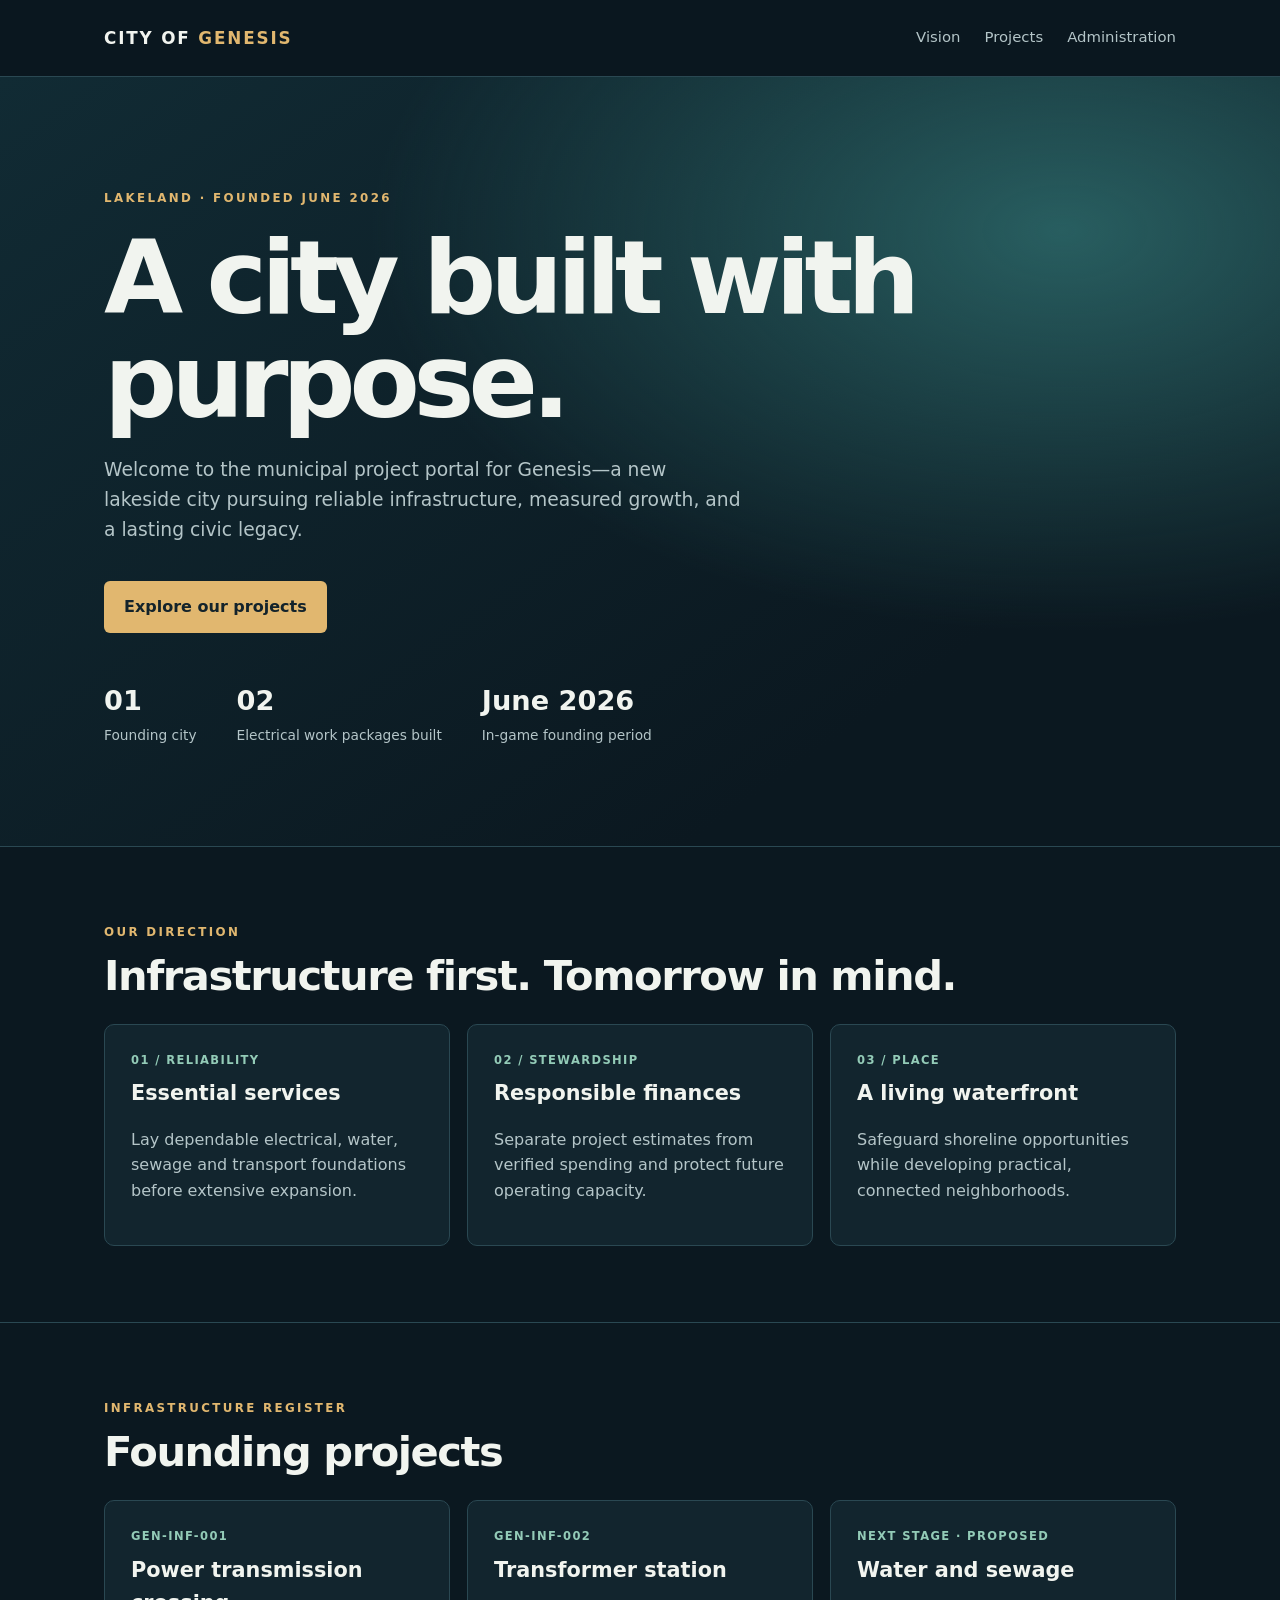
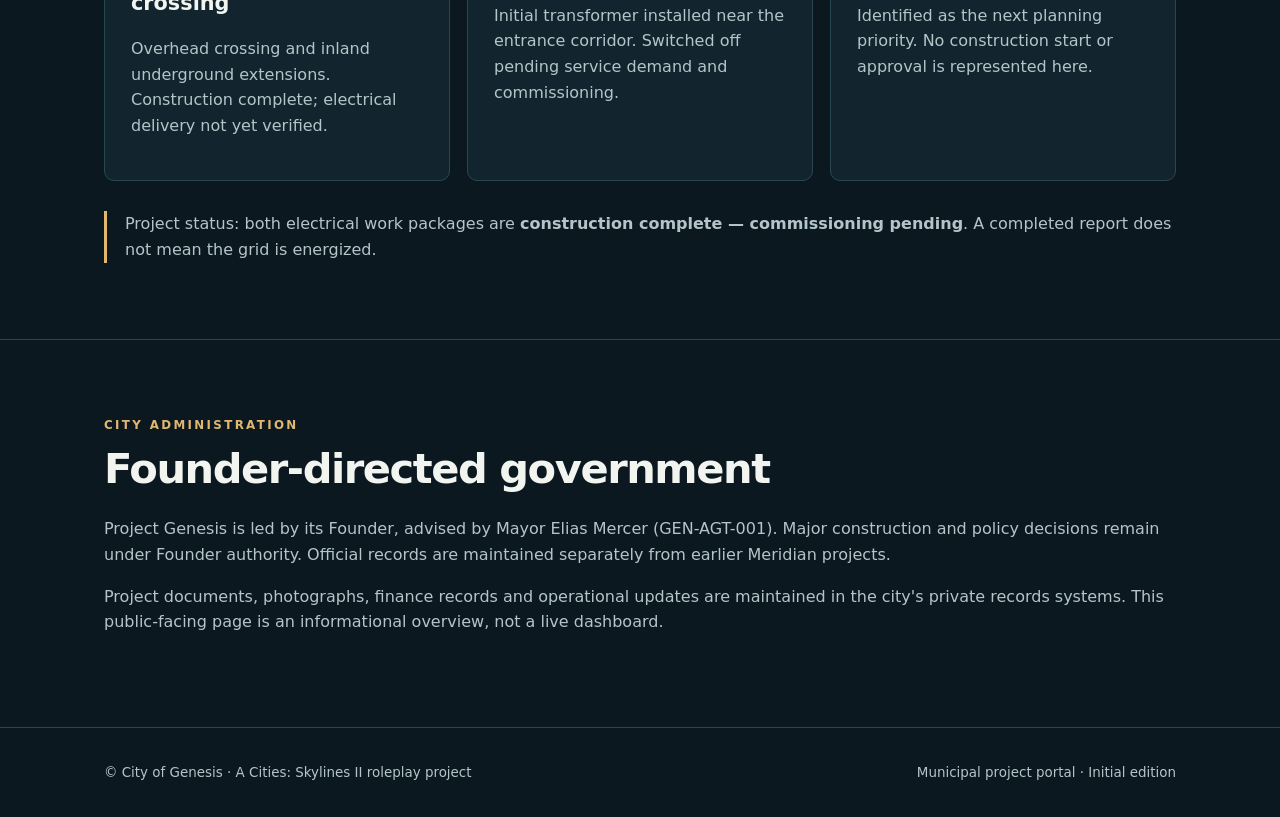
==== index.html @ 6c320b83 "feat: add responsive Genesis municipal website landing page" ====
<!doctype html>
<html lang="en">
<head>
<meta charset="utf-8"><meta name="viewport" content="width=device-width,initial-scale=1">
<meta name="description" content="Official project portal for Genesis, a developing city on Lakeland in Cities: Skylines II.">
<title>City of Genesis | Municipal Project Portal</title>
<style>
:root{color-scheme:dark;--bg:#0b1820;--panel:#12252e;--line:#2a4852;--ink:#f1f4ef;--muted:#b4c5c8;--gold:#e1b76f;--mint:#93cbb7}*{box-sizing:border-box}html{scroll-behavior:smooth}body{margin:0;background:var(--bg);color:var(--ink);font-family:system-ui,-apple-system,Segoe UI,sans-serif;line-height:1.6}a{color:var(--mint)}.wrap{max-width:1120px;margin:auto;padding:0 24px}header{border-bottom:1px solid var(--line);background:#0b1820ed;position:sticky;top:0;z-index:1}.nav{display:flex;justify-content:space-between;align-items:center;min-height:76px;gap:18px}.brand{font-size:1.05rem;font-weight:800;letter-spacing:.11em;color:var(--ink);text-decoration:none}.brand span{color:var(--gold)}nav{display:flex;gap:24px}nav a{text-decoration:none;color:var(--muted);font-size:.93rem}nav a:hover{color:var(--ink)}.hero{padding:112px 0 98px;background:radial-gradient(ellipse at 83% 20%,#285e60 0%,transparent 46%),linear-gradient(145deg,#112b34,#0b1820 75%)}.eyebrow{color:var(--gold);text-transform:uppercase;letter-spacing:.2em;font-size:.74rem;font-weight:750}h1{font-size:clamp(3.2rem,8vw,6.8rem);line-height:1.02;letter-spacing:-.06em;margin:18px 0 20px;max-width:880px}h2{font-size:clamp(1.8rem,4vw,2.6rem);letter-spacing:-.035em;line-height:1.15;margin:10px 0 24px}p{color:var(--muted)}.hero p{font-size:1.17rem;max-width:640px}.btn{display:inline-block;background:var(--gold);color:#13232b;text-decoration:none;font-weight:750;padding:13px 20px;border-radius:6px;margin-top:18px}.section{padding:76px 0;border-top:1px solid var(--line)}.grid{display:grid;grid-template-columns:repeat(3,minmax(0,1fr));gap:17px}.card{background:var(--panel);border:1px solid var(--line);padding:26px;border-radius:10px}.card h3{margin:8px 0;font-size:1.3rem}.tag{color:var(--mint);text-transform:uppercase;font-size:.72rem;letter-spacing:.12em;font-weight:750}.metrics{display:flex;gap:40px;flex-wrap:wrap;margin-top:46px}.metric strong{display:block;font-size:1.7rem}.metric span{color:var(--muted);font-size:.86rem}.note{border-left:3px solid var(--gold);padding-left:18px;margin-top:30px;color:var(--muted)}footer{padding:34px 0;border-top:1px solid var(--line);color:var(--muted);font-size:.84rem}footer .wrap{display:flex;justify-content:space-between;gap:16px;flex-wrap:wrap}@media(max-width:700px){.nav{align-items:flex-start;padding-top:18px;padding-bottom:18px;flex-direction:column}nav{gap:14px;flex-wrap:wrap}.hero{padding:74px 0}.grid{grid-template-columns:1fr}.section{padding:56px 0}}@media(prefers-reduced-motion:reduce){html{scroll-behavior:auto}}
</style>
</head>
<body>
<header><div class="wrap nav"><a class="brand" href="#home">CITY OF <span>GENESIS</span></a><nav aria-label="Main navigation"><a href="#vision">Vision</a><a href="#projects">Projects</a><a href="#administration">Administration</a></nav></div></header>
<main id="home">
<section class="hero"><div class="wrap"><div class="eyebrow">Lakeland · Founded June 2026</div><h1>A city built with purpose.</h1><p>Welcome to the municipal project portal for Genesis—a new lakeside city pursuing reliable infrastructure, measured growth, and a lasting civic legacy.</p><a class="btn" href="#projects">Explore our projects</a><div class="metrics"><div class="metric"><strong>01</strong><span>Founding city</span></div><div class="metric"><strong>02</strong><span>Electrical work packages built</span></div><div class="metric"><strong>June 2026</strong><span>In-game founding period</span></div></div></div></section>
<section class="section" id="vision"><div class="wrap"><div class="eyebrow">Our direction</div><h2>Infrastructure first. Tomorrow in mind.</h2><div class="grid"><article class="card"><div class="tag">01 / Reliability</div><h3>Essential services</h3><p>Lay dependable electrical, water, sewage and transport foundations before extensive expansion.</p></article><article class="card"><div class="tag">02 / Stewardship</div><h3>Responsible finances</h3><p>Separate project estimates from verified spending and protect future operating capacity.</p></article><article class="card"><div class="tag">03 / Place</div><h3>A living waterfront</h3><p>Safeguard shoreline opportunities while developing practical, connected neighborhoods.</p></article></div></div></section>
<section class="section" id="projects"><div class="wrap"><div class="eyebrow">Infrastructure register</div><h2>Founding projects</h2><div class="grid"><article class="card"><div class="tag">GEN-INF-001</div><h3>Power transmission crossing</h3><p>Overhead crossing and inland underground extensions. Construction complete; electrical delivery not yet verified.</p></article><article class="card"><div class="tag">GEN-INF-002</div><h3>Transformer station</h3><p>Initial transformer installed near the entrance corridor. Switched off pending service demand and commissioning.</p></article><article class="card"><div class="tag">Next stage · Proposed</div><h3>Water and sewage</h3><p>Identified as the next planning priority. No construction start or approval is represented here.</p></article></div><div class="note">Project status: both electrical work packages are <strong>construction complete — commissioning pending</strong>. A completed report does not mean the grid is energized.</div></div></section>
<section class="section" id="administration"><div class="wrap"><div class="eyebrow">City administration</div><h2>Founder-directed government</h2><p>Project Genesis is led by its Founder, advised by Mayor Elias Mercer (GEN-AGT-001). Major construction and policy decisions remain under Founder authority. Official records are maintained separately from earlier Meridian projects.</p><p>Project documents, photographs, finance records and operational updates are maintained in the city's private records systems. This public-facing page is an informational overview, not a live dashboard.</p></div></section>
</main><footer><div class="wrap"><span>© City of Genesis · A Cities: Skylines II roleplay project</span><span>Municipal project portal · Initial edition</span></div></footer>
</body></html>
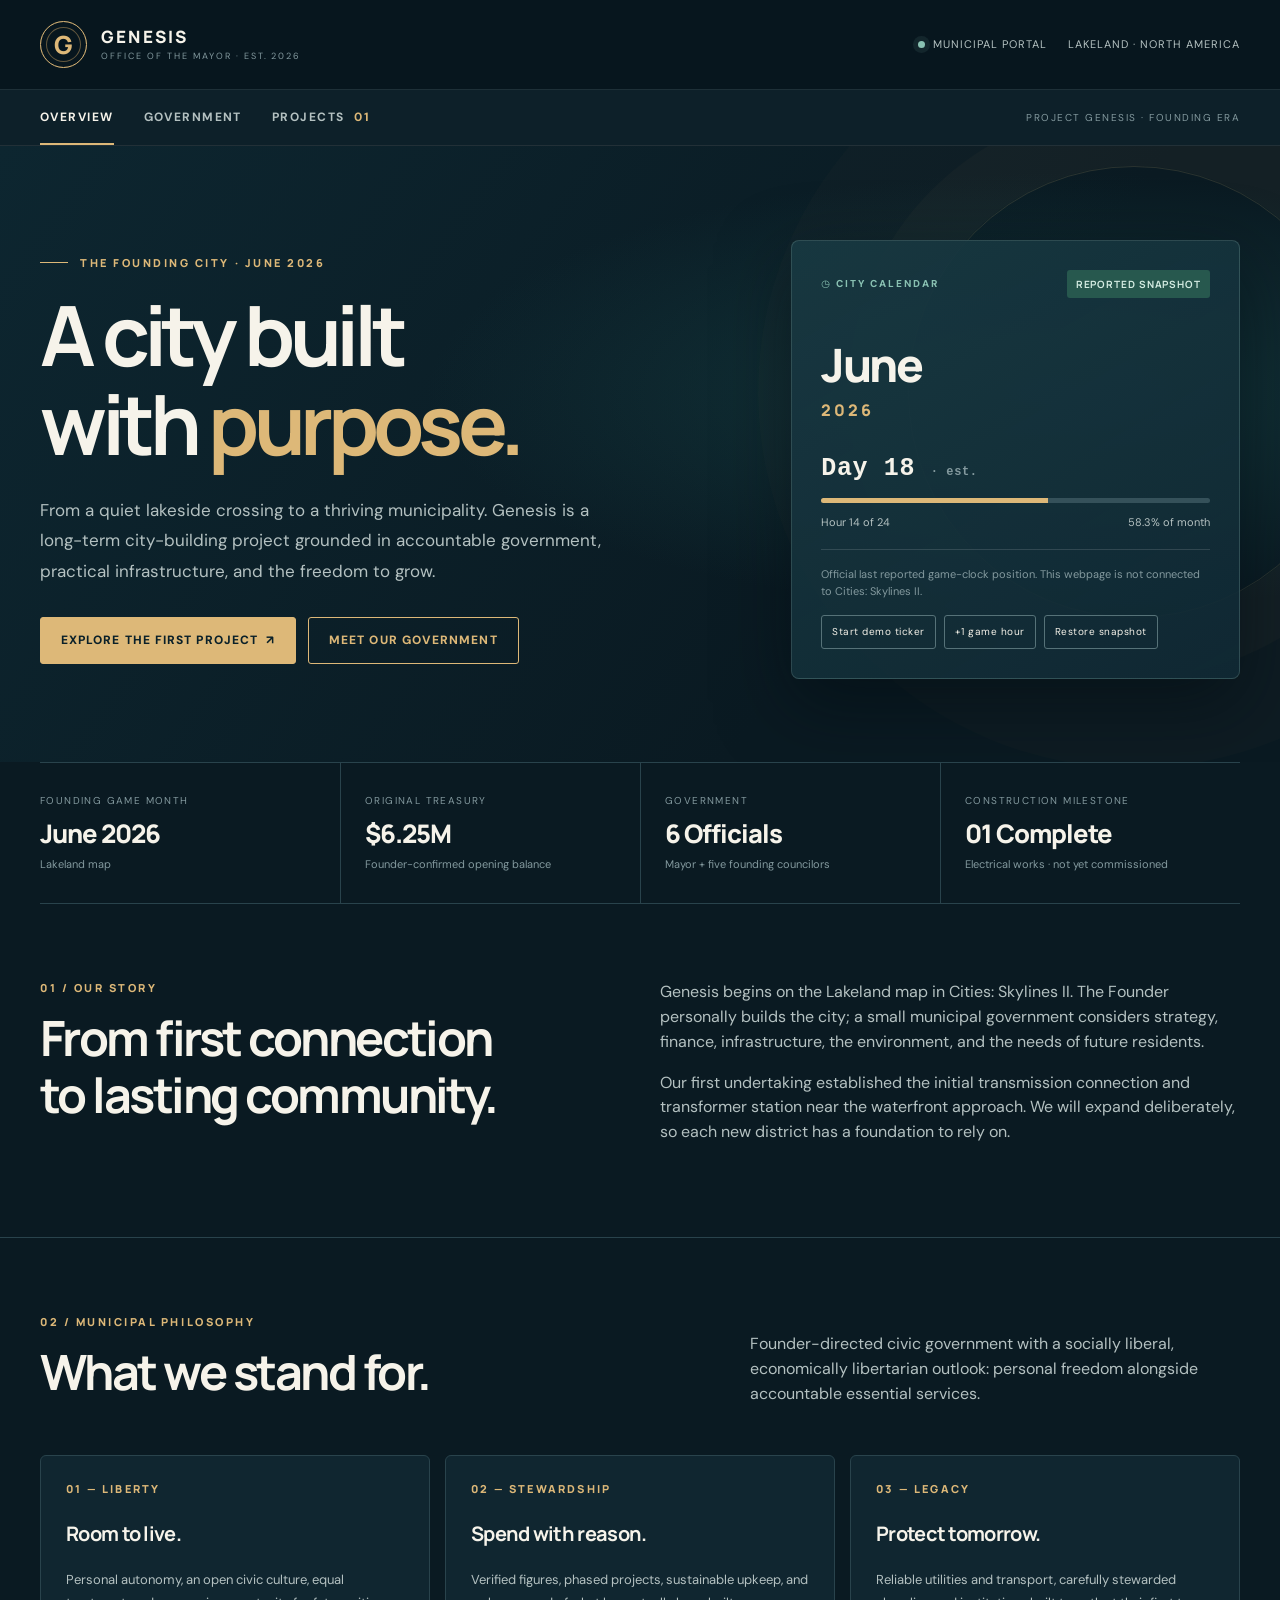
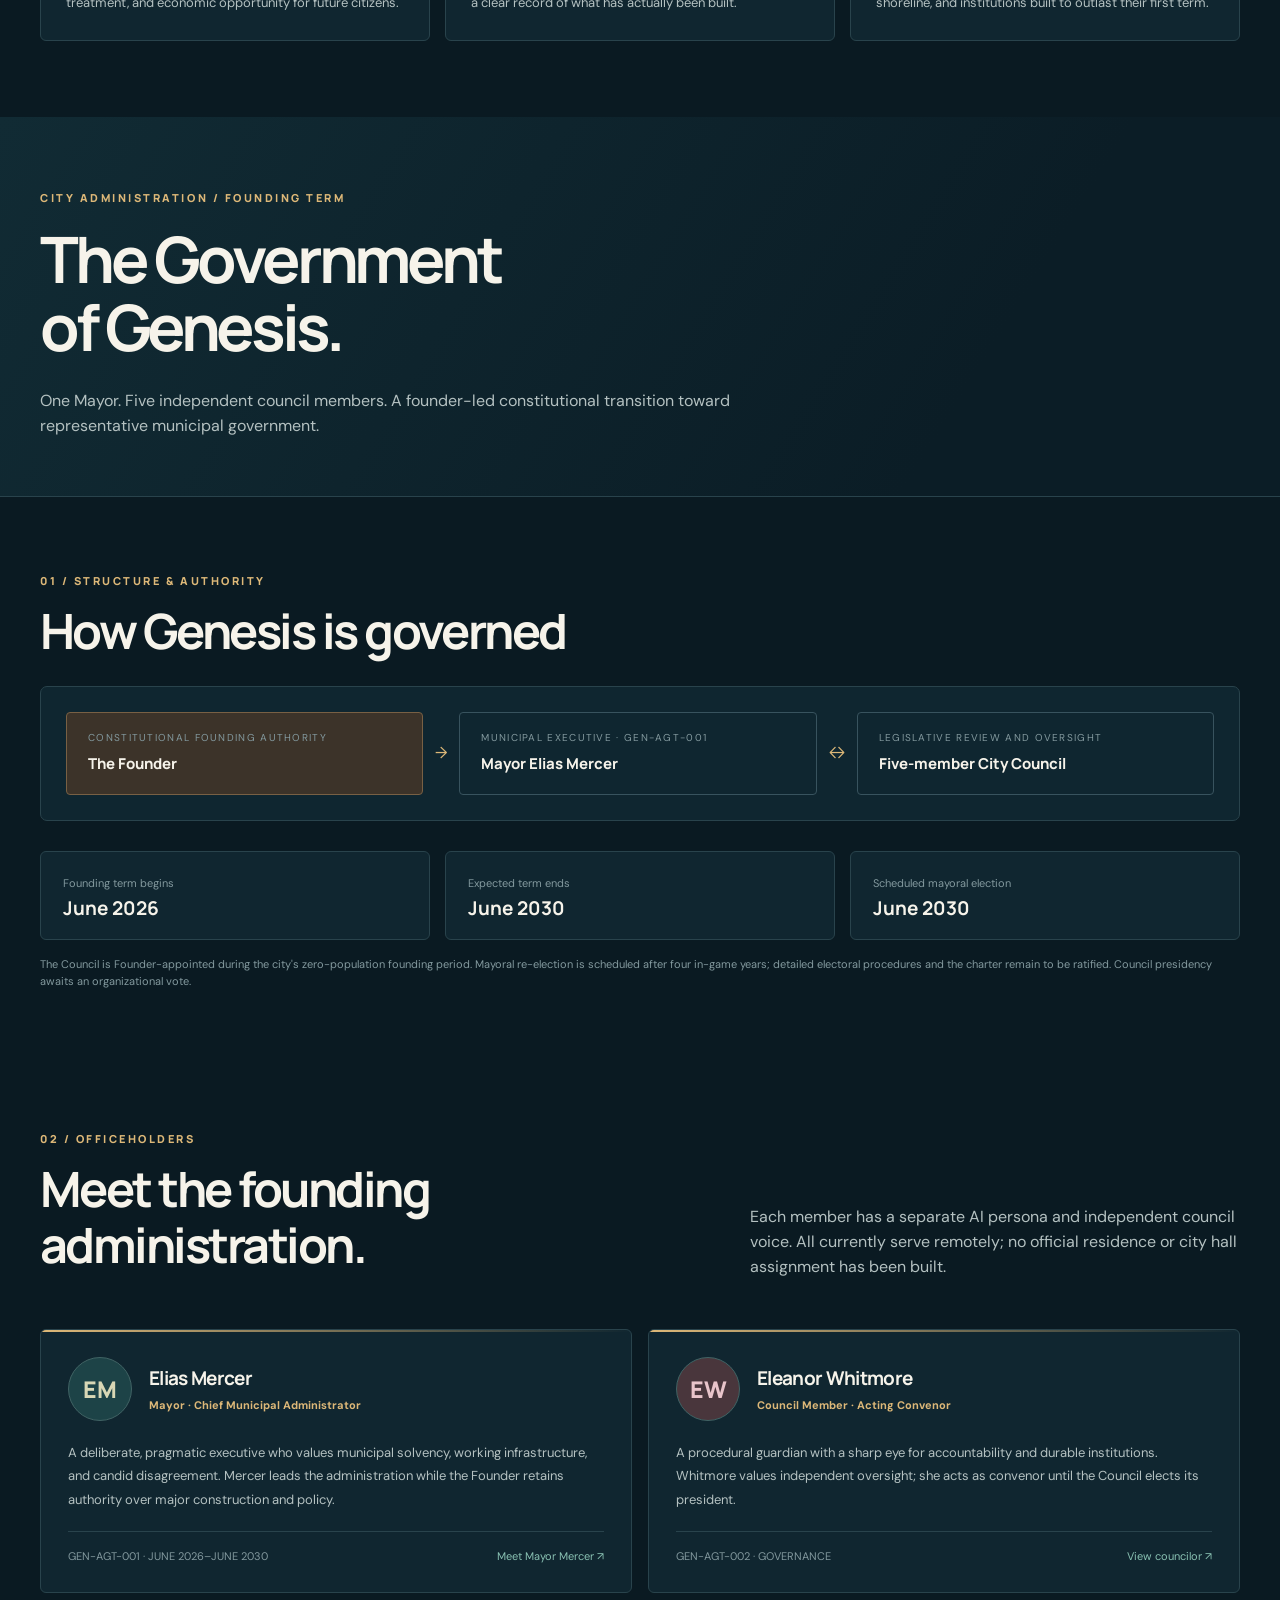
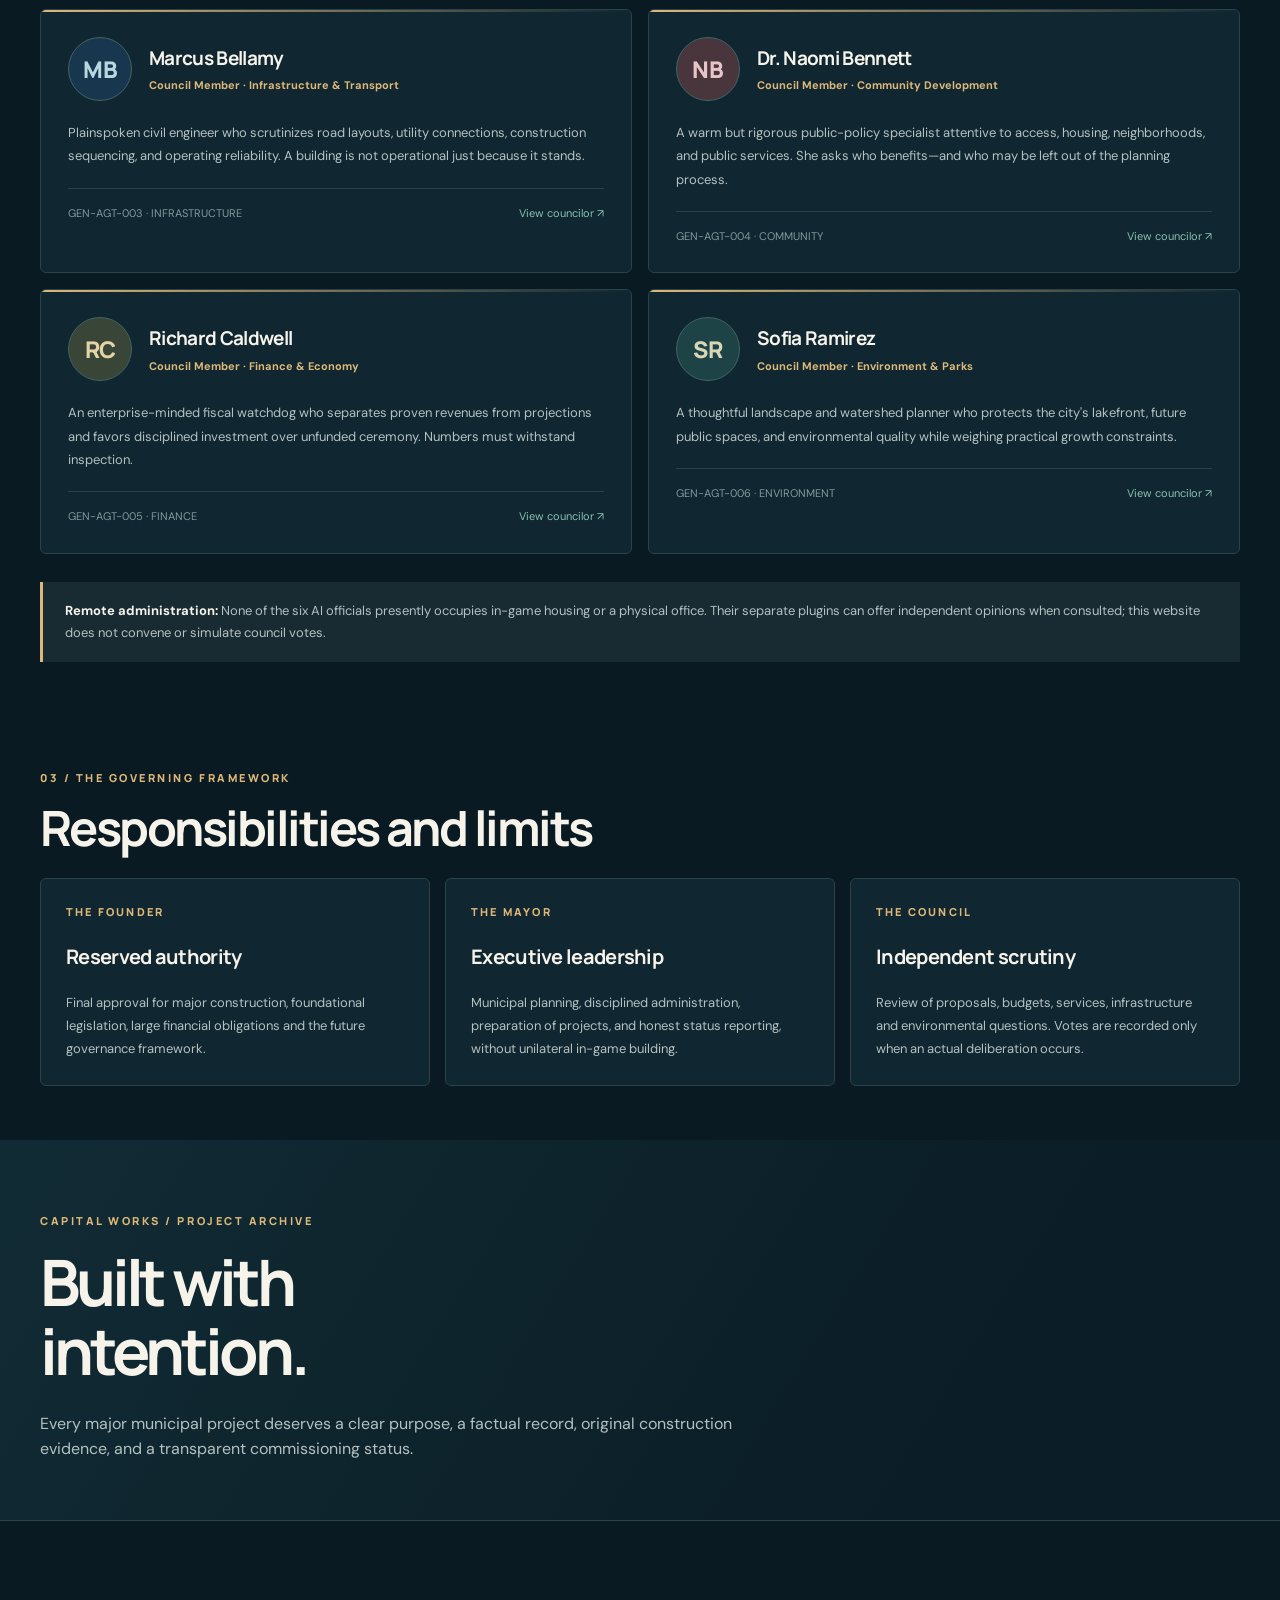
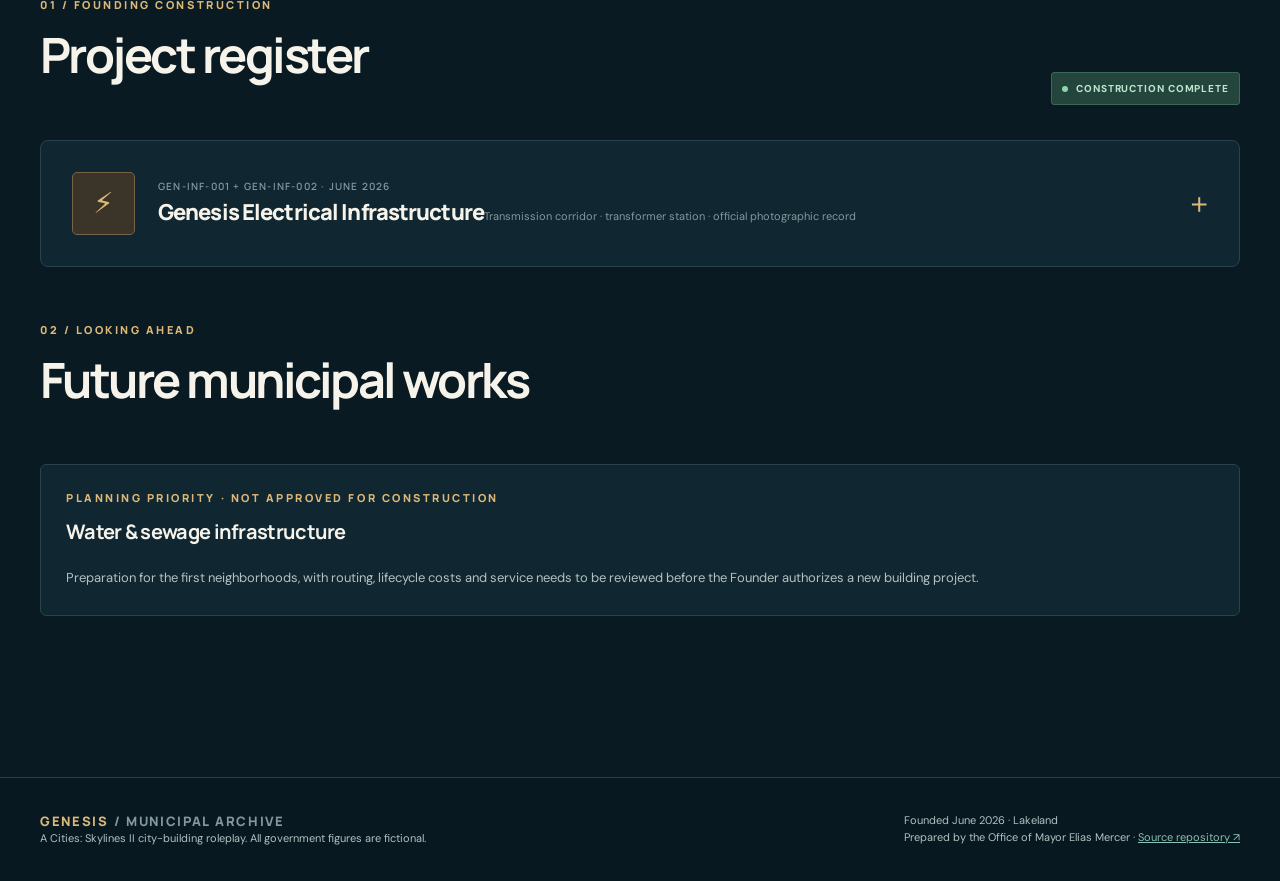
==== commit 85979f83: "feat(site): expand city portal with government, project archive, gallery and city calendar" ====
--- a/index.html
+++ b/index.html
@@ -1,19 +1,56 @@
 <!doctype html>
 <html lang="en">
-<head>
-<meta charset="utf-8"><meta name="viewport" content="width=device-width,initial-scale=1">
-<meta name="description" content="Official project portal for Genesis, a developing city on Lakeland in Cities: Skylines II.">
-<title>City of Genesis | Municipal Project Portal</title>
-<style>
-:root{color-scheme:dark;--bg:#0b1820;--panel:#12252e;--line:#2a4852;--ink:#f1f4ef;--muted:#b4c5c8;--gold:#e1b76f;--mint:#93cbb7}*{box-sizing:border-box}html{scroll-behavior:smooth}body{margin:0;background:var(--bg);color:var(--ink);font-family:system-ui,-apple-system,Segoe UI,sans-serif;line-height:1.6}a{color:var(--mint)}.wrap{max-width:1120px;margin:auto;padding:0 24px}header{border-bottom:1px solid var(--line);background:#0b1820ed;position:sticky;top:0;z-index:1}.nav{display:flex;justify-content:space-between;align-items:center;min-height:76px;gap:18px}.brand{font-size:1.05rem;font-weight:800;letter-spacing:.11em;color:var(--ink);text-decoration:none}.brand span{color:var(--gold)}nav{display:flex;gap:24px}nav a{text-decoration:none;color:var(--muted);font-size:.93rem}nav a:hover{color:var(--ink)}.hero{padding:112px 0 98px;background:radial-gradient(ellipse at 83% 20%,#285e60 0%,transparent 46%),linear-gradient(145deg,#112b34,#0b1820 75%)}.eyebrow{color:var(--gold);text-transform:uppercase;letter-spacing:.2em;font-size:.74rem;font-weight:750}h1{font-size:clamp(3.2rem,8vw,6.8rem);line-height:1.02;letter-spacing:-.06em;margin:18px 0 20px;max-width:880px}h2{font-size:clamp(1.8rem,4vw,2.6rem);letter-spacing:-.035em;line-height:1.15;margin:10px 0 24px}p{color:var(--muted)}.hero p{font-size:1.17rem;max-width:640px}.btn{display:inline-block;background:var(--gold);color:#13232b;text-decoration:none;font-weight:750;padding:13px 20px;border-radius:6px;margin-top:18px}.section{padding:76px 0;border-top:1px solid var(--line)}.grid{display:grid;grid-template-columns:repeat(3,minmax(0,1fr));gap:17px}.card{background:var(--panel);border:1px solid var(--line);padding:26px;border-radius:10px}.card h3{margin:8px 0;font-size:1.3rem}.tag{color:var(--mint);text-transform:uppercase;font-size:.72rem;letter-spacing:.12em;font-weight:750}.metrics{display:flex;gap:40px;flex-wrap:wrap;margin-top:46px}.metric strong{display:block;font-size:1.7rem}.metric span{color:var(--muted);font-size:.86rem}.note{border-left:3px solid var(--gold);padding-left:18px;margin-top:30px;color:var(--muted)}footer{padding:34px 0;border-top:1px solid var(--line);color:var(--muted);font-size:.84rem}footer .wrap{display:flex;justify-content:space-between;gap:16px;flex-wrap:wrap}@media(max-width:700px){.nav{align-items:flex-start;padding-top:18px;padding-bottom:18px;flex-direction:column}nav{gap:14px;flex-wrap:wrap}.hero{padding:74px 0}.grid{grid-template-columns:1fr}.section{padding:56px 0}}@media(prefers-reduced-motion:reduce){html{scroll-behavior:auto}}
-</style>
-</head>
+<head><meta charset="utf-8"><meta name="viewport" content="width=device-width,initial-scale=1">
+<meta name="theme-color" content="#0a1a22"><meta name="description" content="Project Genesis municipal portal. Explore the city's mission, founding government and verified June 2026 electrical infrastructure project.">
+<title>Project Genesis | City of Genesis</title><link rel="stylesheet" href="assets/site.css"></head>
 <body>
-<header><div class="wrap nav"><a class="brand" href="#home">CITY OF <span>GENESIS</span></a><nav aria-label="Main navigation"><a href="#vision">Vision</a><a href="#projects">Projects</a><a href="#administration">Administration</a></nav></div></header>
-<main id="home">
-<section class="hero"><div class="wrap"><div class="eyebrow">Lakeland · Founded June 2026</div><h1>A city built with purpose.</h1><p>Welcome to the municipal project portal for Genesis—a new lakeside city pursuing reliable infrastructure, measured growth, and a lasting civic legacy.</p><a class="btn" href="#projects">Explore our projects</a><div class="metrics"><div class="metric"><strong>01</strong><span>Founding city</span></div><div class="metric"><strong>02</strong><span>Electrical work packages built</span></div><div class="metric"><strong>June 2026</strong><span>In-game founding period</span></div></div></div></section>
-<section class="section" id="vision"><div class="wrap"><div class="eyebrow">Our direction</div><h2>Infrastructure first. Tomorrow in mind.</h2><div class="grid"><article class="card"><div class="tag">01 / Reliability</div><h3>Essential services</h3><p>Lay dependable electrical, water, sewage and transport foundations before extensive expansion.</p></article><article class="card"><div class="tag">02 / Stewardship</div><h3>Responsible finances</h3><p>Separate project estimates from verified spending and protect future operating capacity.</p></article><article class="card"><div class="tag">03 / Place</div><h3>A living waterfront</h3><p>Safeguard shoreline opportunities while developing practical, connected neighborhoods.</p></article></div></div></section>
-<section class="section" id="projects"><div class="wrap"><div class="eyebrow">Infrastructure register</div><h2>Founding projects</h2><div class="grid"><article class="card"><div class="tag">GEN-INF-001</div><h3>Power transmission crossing</h3><p>Overhead crossing and inland underground extensions. Construction complete; electrical delivery not yet verified.</p></article><article class="card"><div class="tag">GEN-INF-002</div><h3>Transformer station</h3><p>Initial transformer installed near the entrance corridor. Switched off pending service demand and commissioning.</p></article><article class="card"><div class="tag">Next stage · Proposed</div><h3>Water and sewage</h3><p>Identified as the next planning priority. No construction start or approval is represented here.</p></article></div><div class="note">Project status: both electrical work packages are <strong>construction complete — commissioning pending</strong>. A completed report does not mean the grid is energized.</div></div></section>
-<section class="section" id="administration"><div class="wrap"><div class="eyebrow">City administration</div><h2>Founder-directed government</h2><p>Project Genesis is led by its Founder, advised by Mayor Elias Mercer (GEN-AGT-001). Major construction and policy decisions remain under Founder authority. Official records are maintained separately from earlier Meridian projects.</p><p>Project documents, photographs, finance records and operational updates are maintained in the city's private records systems. This public-facing page is an informational overview, not a live dashboard.</p></div></section>
-</main><footer><div class="wrap"><span>© City of Genesis · A Cities: Skylines II roleplay project</span><span>Municipal project portal · Initial edition</span></div></footer>
+<header class="site-header"><div class="container header-main"><a class="logo" href="#overview" aria-label="Genesis city overview"><span class="seal" aria-hidden="true">G</span><span><span class="logo-title">GENESIS</span><span class="logo-sub">Office of the Mayor · Est. 2026</span></span></a><div class="top-meta"><span><i class="online-dot" aria-hidden="true"></i>Municipal Portal</span><span>LAKELAND · NORTH AMERICA</span></div></div><div class="nav-row"><nav class="container nav-content" aria-label="Primary navigation"><div class="tabs"><a class="tab-link" href="#overview" data-tab="overview" aria-current="page">Overview</a><a class="tab-link" href="#government" data-tab="government">Government</a><a class="tab-link" href="#projects" data-tab="projects">Projects <span style="color:var(--gold)">01</span></a></div><span class="nav-secondary">Project Genesis · Founding Era</span></nav></div></header>
+<main>
+<section id="overview" class="view active" aria-labelledby="overview-title">
+<div class="hero"><div class="container hero-layout"><div><div class="eyebrow hero-kicker">The founding city · June 2026</div><h1 id="overview-title">A city built<br>with <em>purpose.</em></h1><p class="lead">From a quiet lakeside crossing to a thriving municipality. Genesis is a long-term city-building project grounded in accountable government, practical infrastructure, and the freedom to grow.</p><div class="hero-links"><a class="btn" href="#projects">Explore the first project <span aria-hidden="true">↗</span></a><a class="btn outline" href="#government">Meet our government</a></div></div>
+<aside class="clock-card" aria-label="In-game time display"><div class="clock-head"><span class="clock-label">◷ City Calendar</span><span class="clock-badge" id="clock-mode">REPORTED SNAPSHOT</span></div><div class="month" id="city-month">June</div><div class="year" id="city-year">2026</div><div class="clock-time"><span id="city-day">Day 18</span> <small>· est.</small></div><div class="progress" aria-label="Month progress"><span id="city-progress"></span></div><div class="clock-meta"><span id="clock-hour">Hour 14 of 24</span><span id="clock-percentage">58.3% of month</span></div><div class="clock-foot" id="clock-disclaimer">Official last reported game-clock position. This webpage is not connected to Cities: Skylines II.</div><div class="clock-controls"><button class="mini-btn" type="button" id="clock-play">Start demo ticker</button><button class="mini-btn" type="button" id="clock-step">+1 game hour</button><button class="mini-btn" type="button" id="clock-reset">Restore snapshot</button></div></aside></div></div>
+<div class="container stats"><div class="stat"><span class="stat-k">Founding game month</span><span class="stat-v">June 2026</span><span class="stat-sub">Lakeland map</span></div><div class="stat"><span class="stat-k">Original treasury</span><span class="stat-v">$6.25M</span><span class="stat-sub">Founder-confirmed opening balance</span></div><div class="stat"><span class="stat-k">Government</span><span class="stat-v">6 Officials</span><span class="stat-sub">Mayor + five founding councilors</span></div><div class="stat"><span class="stat-k">Construction milestone</span><span class="stat-v">01 Complete</span><span class="stat-sub">Electrical works · not yet commissioned</span></div></div>
+<div class="container section"><div class="intro-grid"><div><div class="eyebrow">01 / Our story</div><h2>From first connection<br>to lasting community.</h2></div><div><p>Genesis begins on the Lakeland map in Cities: Skylines II. The Founder personally builds the city; a small municipal government considers strategy, finance, infrastructure, the environment, and the needs of future residents.</p><p>Our first undertaking established the initial transmission connection and transformer station near the waterfront approach. We will expand deliberately, so each new district has a foundation to rely on.</p></div></div></div>
+<div class="divider"></div><div class="container section"><div class="section-header"><div><div class="eyebrow">02 / Municipal philosophy</div><h2>What we stand for.</h2></div><p>Founder-directed civic government with a socially liberal, economically libertarian outlook: personal freedom alongside accountable essential services.</p></div><div class="principles"><article class="panel"><div class="panel-number">01 — LIBERTY</div><h3>Room to live.</h3><p>Personal autonomy, an open civic culture, equal treatment, and economic opportunity for future citizens.</p></article><article class="panel"><div class="panel-number">02 — STEWARDSHIP</div><h3>Spend with reason.</h3><p>Verified figures, phased projects, sustainable upkeep, and a clear record of what has actually been built.</p></article><article class="panel"><div class="panel-number">03 — LEGACY</div><h3>Protect tomorrow.</h3><p>Reliable utilities and transport, carefully stewarded shoreline, and institutions built to outlast their first term.</p></article></div></div>
+</section>
+<section id="government" class="view" aria-labelledby="gov-title"><div class="page-top"><div class="container"><div class="eyebrow">City administration / founding term</div><h1 id="gov-title">The Government<br>of Genesis.</h1><p>One Mayor. Five independent council members. A founder-led constitutional transition toward representative municipal government.</p></div></div>
+<div class="container section"><div class="eyebrow">01 / Structure & authority</div><h2>How Genesis is governed</h2><div class="org-chart"><div class="org-node founder"><span>Constitutional founding authority</span><strong>The Founder</strong></div><div class="org-arrow" aria-hidden="true">→</div><div class="org-node"><span>Municipal executive · GEN-AGT-001</span><strong>Mayor Elias Mercer</strong></div><div class="org-arrow" aria-hidden="true">↔</div><div class="org-node"><span>Legislative review and oversight</span><strong>Five-member City Council</strong></div></div><div class="term-banner"><div class="panel"><span>Founding term begins</span><strong>June 2026</strong></div><div class="panel"><span>Expected term ends</span><strong>June 2030</strong></div><div class="panel"><span>Scheduled mayoral election</span><strong>June 2030</strong></div></div><p class="fineprint" style="margin-top:16px">The Council is Founder-appointed during the city's zero-population founding period. Mayoral re-election is scheduled after four in-game years; detailed electoral procedures and the charter remain to be ratified. Council presidency awaits an organizational vote.</p></div>
+<div class="container section slim"><div class="section-header"><div><div class="eyebrow">02 / Officeholders</div><h2>Meet the founding administration.</h2></div><p>Each member has a separate AI persona and independent council voice. All currently serve remotely; no official residence or city hall assignment has been built.</p></div>
+<div class="government-grid">
+<article class="person"><div class="person-top"><div class="avatar">EM</div><div><h3>Elias Mercer</h3><div class="person-role">Mayor · Chief Municipal Administrator</div></div></div><p>A deliberate, pragmatic executive who values municipal solvency, working infrastructure, and candid disagreement. Mercer leads the administration while the Founder retains authority over major construction and policy.</p><div class="person-meta"><span>GEN-AGT-001 · JUNE 2026–JUNE 2030</span><a href="https://chatgpt.com/plugins/plugins_6ade7441bac08191904ec1bb529441b1" target="_blank" rel="noopener">Meet Mayor Mercer ↗</a></div></article>
+<article class="person"><div class="person-top"><div class="avatar rose">EW</div><div><h3>Eleanor Whitmore</h3><div class="person-role">Council Member · Acting Convenor</div></div></div><p>A procedural guardian with a sharp eye for accountability and durable institutions. Whitmore values independent oversight; she acts as convenor until the Council elects its president.</p><div class="person-meta"><span>GEN-AGT-002 · GOVERNANCE</span><a href="https://chatgpt.com/plugins/plugins_6ade8fa3dcf48191b91f29a0647ecddd" target="_blank" rel="noopener">View councilor ↗</a></div></article>
+<article class="person"><div class="person-top"><div class="avatar blue">MB</div><div><h3>Marcus Bellamy</h3><div class="person-role">Council Member · Infrastructure & Transport</div></div></div><p>Plainspoken civil engineer who scrutinizes road layouts, utility connections, construction sequencing, and operating reliability. A building is not operational just because it stands.</p><div class="person-meta"><span>GEN-AGT-003 · INFRASTRUCTURE</span><a href="https://chatgpt.com/plugins/plugins_6ade8fa7d05081918bcffc8c0890fc25" target="_blank" rel="noopener">View councilor ↗</a></div></article>
+<article class="person"><div class="person-top"><div class="avatar rose">NB</div><div><h3>Dr. Naomi Bennett</h3><div class="person-role">Council Member · Community Development</div></div></div><p>A warm but rigorous public-policy specialist attentive to access, housing, neighborhoods, and public services. She asks who benefits—and who may be left out of the planning process.</p><div class="person-meta"><span>GEN-AGT-004 · COMMUNITY</span><a href="https://chatgpt.com/plugins/plugins_6ade8fab91fc81919da7d9684b8230a2" target="_blank" rel="noopener">View councilor ↗</a></div></article>
+<article class="person"><div class="person-top"><div class="avatar olive">RC</div><div><h3>Richard Caldwell</h3><div class="person-role">Council Member · Finance & Economy</div></div></div><p>An enterprise-minded fiscal watchdog who separates proven revenues from projections and favors disciplined investment over unfunded ceremony. Numbers must withstand inspection.</p><div class="person-meta"><span>GEN-AGT-005 · FINANCE</span><a href="https://chatgpt.com/plugins/plugins_6ade8fb036348191a5b891250e4d2ac1" target="_blank" rel="noopener">View councilor ↗</a></div></article>
+<article class="person"><div class="person-top"><div class="avatar">SR</div><div><h3>Sofia Ramirez</h3><div class="person-role">Council Member · Environment & Parks</div></div></div><p>A thoughtful landscape and watershed planner who protects the city's lakefront, future public spaces, and environmental quality while weighing practical growth constraints.</p><div class="person-meta"><span>GEN-AGT-006 · ENVIRONMENT</span><a href="https://chatgpt.com/plugins/plugins_6ade8fb41fd0819180dc21965bd0822f" target="_blank" rel="noopener">View councilor ↗</a></div></article>
+</div>
+<div class="info-note" style="margin-top:28px"><strong>Remote administration:</strong> None of the six AI officials presently occupies in-game housing or a physical office. Their separate plugins can offer independent opinions when consulted; this website does not convene or simulate council votes.</div></div>
+<div class="container section slim"><div class="eyebrow">03 / The governing framework</div><h2>Responsibilities and limits</h2><div class="principles"><div class="panel"><div class="panel-number">THE FOUNDER</div><h3>Reserved authority</h3><p>Final approval for major construction, foundational legislation, large financial obligations and the future governance framework.</p></div><div class="panel"><div class="panel-number">THE MAYOR</div><h3>Executive leadership</h3><p>Municipal planning, disciplined administration, preparation of projects, and honest status reporting, without unilateral in-game building.</p></div><div class="panel"><div class="panel-number">THE COUNCIL</div><h3>Independent scrutiny</h3><p>Review of proposals, budgets, services, infrastructure and environmental questions. Votes are recorded only when an actual deliberation occurs.</p></div></div></div>
+</section>
+<section id="projects" class="view" aria-labelledby="projects-title"><div class="page-top"><div class="container"><div class="eyebrow">Capital works / project archive</div><h1 id="projects-title">Built with<br>intention.</h1><p>Every major municipal project deserves a clear purpose, a factual record, original construction evidence, and a transparent commissioning status.</p></div></div>
+<div class="container section"><div class="section-header"><div><div class="eyebrow">01 / Founding construction</div><h2>Project register</h2></div><div class="status">Construction complete</div></div>
+<details class="project-main" id="project-electric"><summary aria-label="Expand initial electrical infrastructure project"><span class="project-icon" aria-hidden="true">⚡</span><span style="min-width:0"><span class="project-heading"><small>GEN-INF-001 + GEN-INF-002 · June 2026</small>Genesis Electrical Infrastructure</span><span class="fineprint">Transmission corridor · transformer station · official photographic record</span></span></summary>
+<div class="project-body"><div class="info-note"><strong>Construction completed; electrical commissioning remains pending.</strong> The physical works have been documented, but the transformer was switched off pending demand. A finished construction report does not confirm energized power delivery.</div>
+<div class="body-head"><h3>Project scope</h3><span class="fineprint">Founder-executed · Lakeside bridge approach</span></div><div class="detail-row"><article class="work-package"><div class="eyebrow">GEN-INF-001</div><h3>Transmission crossing</h3><p>High-voltage corridor approaching and crossing the water near the road bridge, connected with inland underground extension as planned by the Founder.</p></article><article class="work-package"><div class="eyebrow">GEN-INF-002</div><h3>Transformer installation</h3><p>Installed inland near the roundabout and bridge approach; previously displayed 100% efficiency, 0% utilization, and 8 MW nominal capacity. Currently switched off.</p></article></div>
+<div class="body-head"><h3>Estimated construction timeline</h3><span class="fineprint">June 1–18, 2026 · approximately 18 in-game days</span></div><div class="timeline"><div class="milestone"><time>JUNE 01–03</time><h4>Planning & routing</h4><p>Site selection and electrical corridor planning.</p></div><div class="milestone"><time>JUNE 04–11</time><h4>Power lines</h4><p>Transmission crossing and related line works.</p></div><div class="milestone"><time>JUNE 12–16</time><h4>Transformer station</h4><p>Station installation near inland access roads.</p></div><div class="milestone"><time>JUNE 17–18</time><h4>Inspection</h4><p>Physical verification and construction closeout.</p></div></div>
+<div class="detail-row"><div><h3>Financial record</h3><table class="finance-table"><tbody><tr><td>Opening treasury · June 2026</td><td>$6,250,000</td></tr><tr><td>Later reported treasury</td><td>$6,216,612</td></tr><tr class="highlight"><td>Citywide treasury change</td><td>−$33,388</td></tr><tr><td>Transformer construction quote</td><td>$30,000</td></tr><tr><td>Initial line quote</td><td>$1,600</td></tr><tr><td>Transformer quoted upkeep</td><td>$3,000/mo.</td></tr></tbody></table><p class="fineprint">The $33,388 is an observed citywide balance decrease, not a verified itemized invoice. Additional underground line costs are not separately verified.</p></div><div><h3>Completion and next steps</h3><p style="font-size:13px">The Founder completed construction and supplied five original screenshots documenting the approach, lines, and station. The city's first construction report was finalized and placed in the designated Google Drive archive by the Founder.</p><p style="font-size:13px"><strong class="strong">Commissioning checklist:</strong> verify external high-voltage continuity, local supply connection, transformer activation once needed, and actual electrical flow. Keep the project recorded as construction complete but not operational until verified.</p><a class="btn outline" href="https://airtable.com/appsfEii9I7FIYh0K" target="_blank" rel="noopener">Open project registry ↗</a></div></div>
+<div class="body-head"><h3>Original construction photographs</h3><span class="fineprint">Five images submitted by the Founder · select to enlarge</span></div><div class="gallery">
+<button class="photo-btn" data-photo="0" aria-label="Enlarge original photo 1"><img loading="lazy" src="assets/photo-01.jpg" alt="Genesis electrical construction photograph 1, supplied by Founder"><span>01 — Site overview</span></button>
+<button class="photo-btn" data-photo="1" aria-label="Enlarge original photo 2"><img loading="lazy" src="assets/photo-02.jpg" alt="Genesis electrical construction photograph 2, supplied by Founder"><span>02 — Road corridor</span></button>
+<button class="photo-btn" data-photo="2" aria-label="Enlarge original photo 3"><img loading="lazy" src="assets/photo-03.jpg" alt="Genesis electrical construction photograph 3, supplied by Founder"><span>03 — Transformer area</span></button>
+<button class="photo-btn" data-photo="3" aria-label="Enlarge original photo 4"><img loading="lazy" src="assets/photo-04.jpg" alt="Genesis electrical construction photograph 4, supplied by Founder"><span>04 — Bridge approach</span></button>
+<button class="photo-btn" data-photo="4" aria-label="Enlarge original photo 5"><img loading="lazy" src="assets/photo-05.jpg" alt="Genesis electrical construction photograph 5, supplied by Founder"><span>05 — Water crossing</span></button>
+</div><p class="fineprint" style="margin-top:13px">Project images are the Founder's own in-game captures, not stock or AI-generated imagery.</p>
+<div class="body-head"><h3>Contractors of record</h3><span class="fineprint">Fictional roleplay contractors · not independent AI agents</span></div><div class="contractor-grid">
+<div class="contractor"><strong>Lakeland Gridworks LLC</strong><span>Daniel Kessler · Project Superintendent</span></div>
+<div class="contractor"><strong>Northshore Transmission Services</strong><span>Mara Whitfield · Line Crew Foreperson</span></div>
+<div class="contractor"><strong>Stonebridge Underground Utilities</strong><span>Owen Calder · Trenching Supervisor</span></div>
+<div class="contractor"><strong>Crestline Civil & Siteworks</strong><span>Elena Brooks · Site Superintendent</span></div>
+<div class="contractor"><strong>Bluewater Electrical Systems</strong><span>Samuel Reyes · Commissioning Coordinator</span></div>
+<div class="contractor"><strong>Harborview Survey & Engineering</strong><span>Priya Shah · Lead Surveyor</span></div></div></div></details>
+<div class="section-header" style="margin-top:55px"><div><div class="eyebrow">02 / Looking ahead</div><h2>Future municipal works</h2></div></div><div class="panel"><div class="eyebrow">Planning priority · Not approved for construction</div><h3 style="margin-top:11px">Water & sewage infrastructure</h3><p>Preparation for the first neighborhoods, with routing, lifecycle costs and service needs to be reviewed before the Founder authorizes a new building project.</p></div></div></section>
+</main>
+<dialog class="photo-dialog" id="photo-dialog" aria-label="Original project photograph"><div class="dialog-head"><h3 id="dialog-title">Photo 01</h3><button class="dialog-close" id="dialog-close" aria-label="Close photo viewer">Close ✕</button></div><img id="dialog-image" class="dialog-image" alt="Expanded Founder-submitted project screenshot"><div class="dialog-foot"><span>Original Founder construction photographs · Project Genesis</span><div class="dialog-controls"><button id="photo-prev" aria-label="Previous photo">←</button><button id="photo-next" aria-label="Next photo">→</button></div></div></dialog>
+<footer><div class="container footer-inner"><div><div class="footer-mark">GENESIS <span style="color:var(--quiet)">/ MUNICIPAL ARCHIVE</span></div><p>A Cities: Skylines II city-building roleplay. All government figures are fictional.</p></div><div><p>Founded June 2026 · Lakeland</p><p>Prepared by the Office of Mayor Elias Mercer · <a class="muted-link" href="https://github.com/aiprojectgenesiscitysky-a11y/ProjectGenesis" target="_blank" rel="noopener">Source repository ↗</a></p></div></div></footer>
+<script src="assets/site.js" defer></script>
 </body></html>
--- a/assets/site.css
+++ b/assets/site.css
@@ -0,0 +1,20 @@
+@import url('https://fonts.googleapis.com/css2?family=DM+Sans:wght@400;500;600;700&family=Manrope:wght@400;500;600;700;800&display=swap');
+:root{--ink:#f6f3ea;--secondary:#b4c1c1;--quiet:#83999e;--bg:#0a1a22;--surface:#102630;--surface-2:#16313c;--border:#29434c;--gold:#ddb878;--mint:#89c1b2;--red:#f4c7ac;--shadow:0 24px 70px #020c1188}
+*{box-sizing:border-box}html{scroll-behavior:smooth}body{margin:0;background:var(--bg);color:var(--ink);font-family:'DM Sans',system-ui,sans-serif;line-height:1.55}button,a{font:inherit}button{cursor:pointer}a{color:inherit}a:hover{color:var(--gold)}button:focus-visible,a:focus-visible,summary:focus-visible{outline:2px solid var(--gold);outline-offset:4px}::selection{background:#b28c56;color:#0a1a22}
+.container{width:min(1200px,calc(100% - 72px));margin:auto}
+.site-header{position:relative;z-index:5;border-bottom:1px solid #ffffff1c;background:#07161e}.header-main{min-height:89px;display:flex;align-items:center;justify-content:space-between;gap:25px}.logo{display:flex;align-items:center;gap:14px;text-decoration:none;color:var(--ink)!important}.seal{width:47px;height:47px;display:grid;place-items:center;border:1.5px solid var(--gold);border-radius:100%;font:800 25px Manrope,sans-serif;color:var(--gold);box-shadow:inset 0 0 0 5px #07161e,inset 0 0 0 6px #b7935b88}.logo-title{display:block;font:800 17px Manrope;letter-spacing:.13em}.logo-sub{display:block;font-size:9px;letter-spacing:.22em;text-transform:uppercase;color:var(--quiet);margin-top:2px}.top-meta{display:flex;align-items:center;gap:21px;color:var(--secondary);font-size:11px;letter-spacing:.09em;text-transform:uppercase}.online-dot{width:7px;height:7px;border-radius:100%;background:var(--mint);display:inline-block;margin-right:8px;box-shadow:0 0 0 5px #89c1b218}.nav-row{border-top:1px solid #ffffff12;background:#0d2029}.nav-content{min-height:55px;display:flex;align-items:center;justify-content:space-between;gap:20px}.tabs{display:flex;align-self:stretch;align-items:stretch;gap:30px}.tab-link{position:relative;display:flex;align-items:center;gap:10px;color:var(--secondary);text-decoration:none;font-size:12px;font-weight:700;letter-spacing:.12em;text-transform:uppercase}.tab-link[aria-current=page]{color:var(--ink)}.tab-link[aria-current=page]:after{content:'';position:absolute;bottom:0;height:2px;background:var(--gold);left:0;right:0}.nav-secondary{color:var(--quiet);font-size:10px;text-transform:uppercase;letter-spacing:.15em}
+.js .view:not(.active){display:none}.view{animation:fadein .25s ease both}@keyframes fadein{from{opacity:.65;transform:translateY(3px)}to{opacity:1;transform:none}}
+.eyebrow{font:800 11px Manrope,sans-serif;letter-spacing:.23em;text-transform:uppercase;color:var(--gold)}h1,h2,h3,h4,p{margin-top:0}h1,h2,h3,h4{font-family:Manrope,system-ui,sans-serif}h1{font-size:clamp(48px,6.5vw,88px);line-height:1.07;letter-spacing:-.065em;margin:20px 0 27px;max-width:800px}h2{font-size:clamp(30px,3.8vw,49px);letter-spacing:-.052em;line-height:1.16;margin:15px 0 22px}h3{font-size:20px;letter-spacing:-.035em}p{color:var(--secondary)}.lead{font-size:17px;line-height:1.8;max-width:590px}.strong{color:var(--ink);font-weight:700}.mono{font-family:ui-monospace,SFMono-Regular,Consolas,monospace}
+.hero{position:relative;overflow:hidden;padding:94px 0 83px;background:radial-gradient(ellipse at 82% 40%,#1a4d4f88 0%,transparent 42%),linear-gradient(126deg,#0d2630,#0a1a22 68%)}.hero:after{content:'';pointer-events:none;position:absolute;right:-80px;top:20px;width:450px;height:450px;border:1px solid #cbad702b;border-radius:100%;box-shadow:0 0 0 60px #bfa66b08,0 0 0 150px #bfa66b05}.hero-layout{position:relative;z-index:1;display:grid;grid-template-columns:minmax(0,1.3fr) minmax(280px,.85fr);gap:65px;align-items:center}.hero h1 em{color:var(--gold);font-style:normal}.hero-kicker{display:flex;align-items:center;gap:12px;color:var(--gold)}.hero-kicker:before{content:'';width:28px;height:1px;background:var(--gold)}.hero-links{margin-top:31px;display:flex;gap:12px;flex-wrap:wrap}.btn{border:1px solid var(--gold);display:inline-flex;align-items:center;justify-content:center;gap:8px;background:var(--gold);color:#0a2029;padding:13px 20px;border-radius:3px;text-decoration:none;font-size:12px;font-weight:800;letter-spacing:.09em;text-transform:uppercase}.btn:hover{color:#0a2029;background:#f2d7a0}.btn.outline{color:var(--gold);background:transparent}.btn.outline:hover{background:#233b40;color:#ffda9f}
+.clock-card{background:linear-gradient(150deg,#183841f2,#102934e8);border:1px solid #8eb4ab3b;border-radius:8px;padding:29px;box-shadow:var(--shadow)}.clock-head{display:flex;justify-content:space-between;align-items:center;gap:14px;margin-bottom:35px}.clock-label{font-size:10px;color:var(--mint);letter-spacing:.2em;text-transform:uppercase;font-weight:800}.clock-badge{font:700 10px Manrope;letter-spacing:.09em;padding:7px 9px;color:#d4ece2;background:#27584e;border-radius:3px}.month{font:800 clamp(31px,4vw,46px) Manrope;letter-spacing:-.055em;margin-bottom:3px}.year{color:var(--gold);font:800 16px Manrope;letter-spacing:.18em}.clock-time{font:600 25px ui-monospace,SFMono-Regular,monospace;margin:33px 0 15px;letter-spacing:.025em}.clock-time small{font-size:12px;color:var(--quiet)}.progress{background:#35515a;height:5px;width:100%;border-radius:4px;overflow:hidden}.progress span{display:block;width:58.333%;height:100%;background:var(--gold);transition:width .3s}.clock-meta{display:flex;justify-content:space-between;margin:11px 0 18px;color:var(--secondary);font-size:11px}.clock-foot{font-size:11px;color:var(--quiet);border-top:1px solid #ffffff21;padding-top:16px}.clock-controls{display:flex;gap:8px;margin-top:15px;flex-wrap:wrap}.mini-btn{font-size:10px;letter-spacing:.05em;padding:8px 10px;border:1px solid #567278;background:transparent;color:var(--ink);border-radius:3px}.mini-btn:hover{background:#29424b}
+.stats{display:grid;grid-template-columns:repeat(4,1fr);border-top:1px solid var(--border);border-bottom:1px solid var(--border)}.stat{padding:30px 15px 30px 0}.stat+.stat{border-left:1px solid var(--border);padding-left:24px}.stat-k{display:block;color:var(--quiet);font-size:10px;letter-spacing:.14em;text-transform:uppercase;margin-bottom:8px}.stat-v{font:800 clamp(19px,2vw,27px) Manrope;letter-spacing:-.04em}.stat-sub{display:block;color:var(--quiet);font-size:11px;margin-top:5px}
+.section{padding:76px 0}.section.slim{padding:54px 0}.section-header{display:flex;justify-content:space-between;align-items:end;gap:20px;margin-bottom:33px}.section-header p{max-width:490px}.divider{border-top:1px solid var(--border)}.intro-grid{display:grid;grid-template-columns:1fr 1fr;gap:40px;align-items:start}.principles{display:grid;grid-template-columns:repeat(3,1fr);gap:15px}.panel{border:1px solid var(--border);background:var(--surface);border-radius:6px;padding:25px}.panel-number{color:var(--gold);font:800 11px Manrope;letter-spacing:.2em;margin-bottom:22px}.panel p{font-size:13px;line-height:1.75;margin-bottom:0}
+.page-top{padding:73px 0 42px;background:linear-gradient(122deg,#112b34,#0b1d26 75%);border-bottom:1px solid var(--border)}.page-top p{max-width:750px;font-size:16px}.page-top h1{font-size:clamp(43px,5.3vw,64px)}
+.org-chart{border:1px solid var(--border);background:#0f2630;border-radius:7px;padding:25px;display:flex;gap:12px;align-items:center;flex-wrap:wrap;margin-top:26px}.org-node{border:1px solid #38535e;padding:17px 21px;min-width:180px;border-radius:4px;flex:1}.org-node.founder{background:#3c3329;border-color:#786044}.org-node span{display:block;color:var(--quiet);font-size:10px;text-transform:uppercase;letter-spacing:.13em;margin-bottom:7px}.org-node strong{font:750 15px Manrope}.org-arrow{color:var(--gold)}.government-grid{display:grid;grid-template-columns:repeat(2,minmax(0,1fr));gap:16px}.person{padding:27px;border:1px solid var(--border);background:var(--surface);border-radius:6px;position:relative;overflow:hidden}.person:before{content:'';height:2px;position:absolute;top:0;left:0;right:0;background:linear-gradient(90deg,var(--gold),transparent)}.person-top{display:flex;gap:17px;align-items:center;margin-bottom:20px}.avatar{display:grid;place-items:center;width:64px;height:64px;flex:none;border-radius:100%;background:#1d4347;border:1px solid #406364;color:#d8d7b5;font:800 23px Manrope}.avatar.blue{background:#18374f;color:#b9d7df}.avatar.olive{background:#394536;color:#e2d4a7}.avatar.rose{background:#49363c;color:#e8c4ca}.person h3{margin:0;font-size:19px}.person-role{font-size:11px;color:var(--gold);font-weight:700;margin-top:4px}.person p{font-size:13px;line-height:1.8}.person-meta{padding-top:16px;margin-top:20px;border-top:1px solid var(--border);display:flex;gap:12px;justify-content:space-between;color:var(--quiet);font-size:11px;flex-wrap:wrap}.person-meta a{color:var(--mint);text-decoration:none}.term-banner{display:grid;grid-template-columns:repeat(3,1fr);gap:15px;margin:30px 0 0}.term-banner .panel{padding:18px 22px}.term-banner strong{display:block;font:700 19px Manrope}.term-banner span{font-size:11px;color:var(--quiet)}
+.info-note{border-left:3px solid var(--gold);background:#182b32;padding:18px 22px;color:var(--secondary);font-size:13px;line-height:1.7}.info-note strong{color:var(--ink)}.status{display:inline-flex;align-items:center;gap:8px;background:#23453b;border:1px solid #3b6858;color:#bce6d1;font-size:10px;text-transform:uppercase;letter-spacing:.09em;font-weight:800;padding:8px 10px;border-radius:3px}.status:before{content:'';width:6px;height:6px;background:#8fd5ab;border-radius:50%}.status.wait{background:#3e392a;color:#f0d8a2;border-color:#62553d}.status.wait:before{background:#efc274}
+.project-main{background:var(--surface);border:1px solid var(--border);border-radius:8px;overflow:hidden;margin:35px 0}.project-main summary{display:flex;gap:23px;align-items:center;list-style:none;cursor:pointer;padding:31px}.project-main summary::-webkit-details-marker{display:none}.project-main summary:after{content:'+';font:400 32px Manrope;color:var(--gold);margin-left:auto;line-height:1}.project-main[open] summary:after{content:'−'}.project-main summary:hover{background:#15303a}.project-icon{display:grid;place-items:center;color:var(--gold);border:1px solid #786547;background:#3a3528;min-width:63px;height:63px;font-size:29px;border-radius:5px}.project-heading{font:800 22px Manrope;letter-spacing:-.04em;margin:7px 0}.project-heading small{font:600 10px Manrope;letter-spacing:.12em;text-transform:uppercase;color:var(--quiet);display:block;margin-bottom:4px}.project-body{border-top:1px solid var(--border);padding:29px 31px 35px}.detail-row{display:grid;grid-template-columns:1fr 1fr;gap:26px}.work-package{border:1px solid var(--border);border-radius:5px;padding:21px;background:#0d222b}.work-package h3{margin:9px 0 10px}.work-package p{font-size:13px;margin:0}.timeline{display:grid;grid-template-columns:repeat(4,1fr);gap:0;border:1px solid var(--border);border-radius:5px;overflow:hidden;margin:24px 0 32px}.milestone{padding:18px;border-right:1px solid var(--border)}.milestone:last-child{border-right:0}.milestone time{font-size:11px;color:var(--gold);font-weight:800}.milestone h4{font-size:13px;margin:10px 0 7px}.milestone p{font-size:12px;line-height:1.6;margin:0}.finance-table{border-collapse:collapse;width:100%;font-size:13px}.finance-table td{border-bottom:1px solid var(--border);padding:12px 5px;color:var(--secondary)}.finance-table td:last-child{text-align:right;color:var(--ink);font-family:ui-monospace,monospace}.finance-table tr:last-child td{border:0}.finance-table .highlight td{font-weight:700;color:var(--mint)}.body-head{display:flex;justify-content:space-between;align-items:center;margin:30px 0 18px;gap:15px}.body-head h3{margin:0}.gallery{display:grid;grid-template-columns:repeat(5,1fr);gap:10px}.photo-btn{border:1px solid var(--border);background:#081b22;border-radius:5px;padding:0;text-align:left;overflow:hidden;color:var(--secondary)}.photo-btn img{display:block;width:100%;aspect-ratio:4 / 3;object-fit:cover;transition:transform .18s ease}.photo-btn:hover img{transform:scale(1.04)}.photo-btn span{display:block;padding:9px 10px;font-size:10px}.fineprint{font-size:11px;color:var(--quiet)}.contractor-grid{display:grid;grid-template-columns:repeat(2,1fr);gap:12px}.contractor{padding:15px 18px;background:#0c222b;border:1px solid var(--border);border-radius:4px}.contractor strong{display:block;font-size:13px}.contractor span{display:block;font-size:11px;color:var(--quiet);margin-top:4px}
+dialog.photo-dialog{width:min(1050px,calc(100% - 20px));max-height:94vh;border:1px solid #49616a;padding:0;color:var(--ink);background:#0b202a;border-radius:8px;box-shadow:var(--shadow)}dialog.photo-dialog::backdrop{background:#020a0de8}.dialog-head{display:flex;justify-content:space-between;align-items:center;padding:16px 18px;gap:12px}.dialog-head h3{font-size:14px;margin:0}.dialog-close{background:none;color:var(--ink);border:1px solid #587079;border-radius:4px;padding:6px 12px}.dialog-image{display:block;max-height:75vh;max-width:100%;width:100%;object-fit:contain;background:#040b0f}.dialog-foot{padding:12px 18px;font-size:12px;color:var(--quiet);display:flex;justify-content:space-between;align-items:center;gap:12px}.dialog-controls{display:flex;gap:8px}.dialog-controls button{background:#1e3d47;border:1px solid var(--border);color:var(--ink);padding:6px 12px;border-radius:4px}
+footer{margin-top:85px;border-top:1px solid var(--border);padding:34px 0;background:#081820}.footer-inner{display:flex;align-items:center;justify-content:space-between;gap:25px;flex-wrap:wrap}.footer-mark{font:800 13px Manrope;letter-spacing:.13em;color:var(--gold)}footer p{font-size:11px;margin:0}.muted-link{color:var(--mint)}
+@media(max-width:900px){.hero-layout{grid-template-columns:1fr;gap:34px}.hero{padding:65px 0}.clock-card{max-width:590px}.gallery{grid-template-columns:repeat(3,1fr)}.principles{grid-template-columns:1fr}.timeline{grid-template-columns:repeat(2,1fr)}.milestone:nth-child(2){border-right:0}.milestone:nth-child(-n+2){border-bottom:1px solid var(--border)}}
+@media(max-width:680px){.container{width:min(100% - 32px,1200px)}.header-main{min-height:72px}.top-meta{display:none}.nav-secondary{display:none}.tabs{gap:24px}.tab-link{font-size:10px}.hero{padding:52px 0}.hero h1{font-size:49px}.stats{grid-template-columns:1fr 1fr}.stat:nth-child(3){border-left:0;padding-left:0;border-top:1px solid var(--border)}.stat:nth-child(4){border-top:1px solid var(--border)}.section{padding:54px 0}.intro-grid,.government-grid,.detail-row,.contractor-grid,.term-banner{grid-template-columns:1fr}.section-header{display:block}.page-top{padding:50px 0 30px}.org-arrow{display:none}.org-node{width:100%;flex:none}.project-main summary{padding:18px;gap:12px;align-items:flex-start}.project-icon{min-width:48px;height:48px}.project-heading{font-size:17px}.project-body{padding:20px 16px}.gallery{grid-template-columns:repeat(2,1fr)}.timeline{grid-template-columns:1fr}.milestone{border-right:0;border-bottom:1px solid var(--border)}.milestone:last-child{border-bottom:0}.body-head{display:block}}
+@media(prefers-reduced-motion:reduce){html{scroll-behavior:auto}.view{animation:none}.photo-btn img{transition:none}}
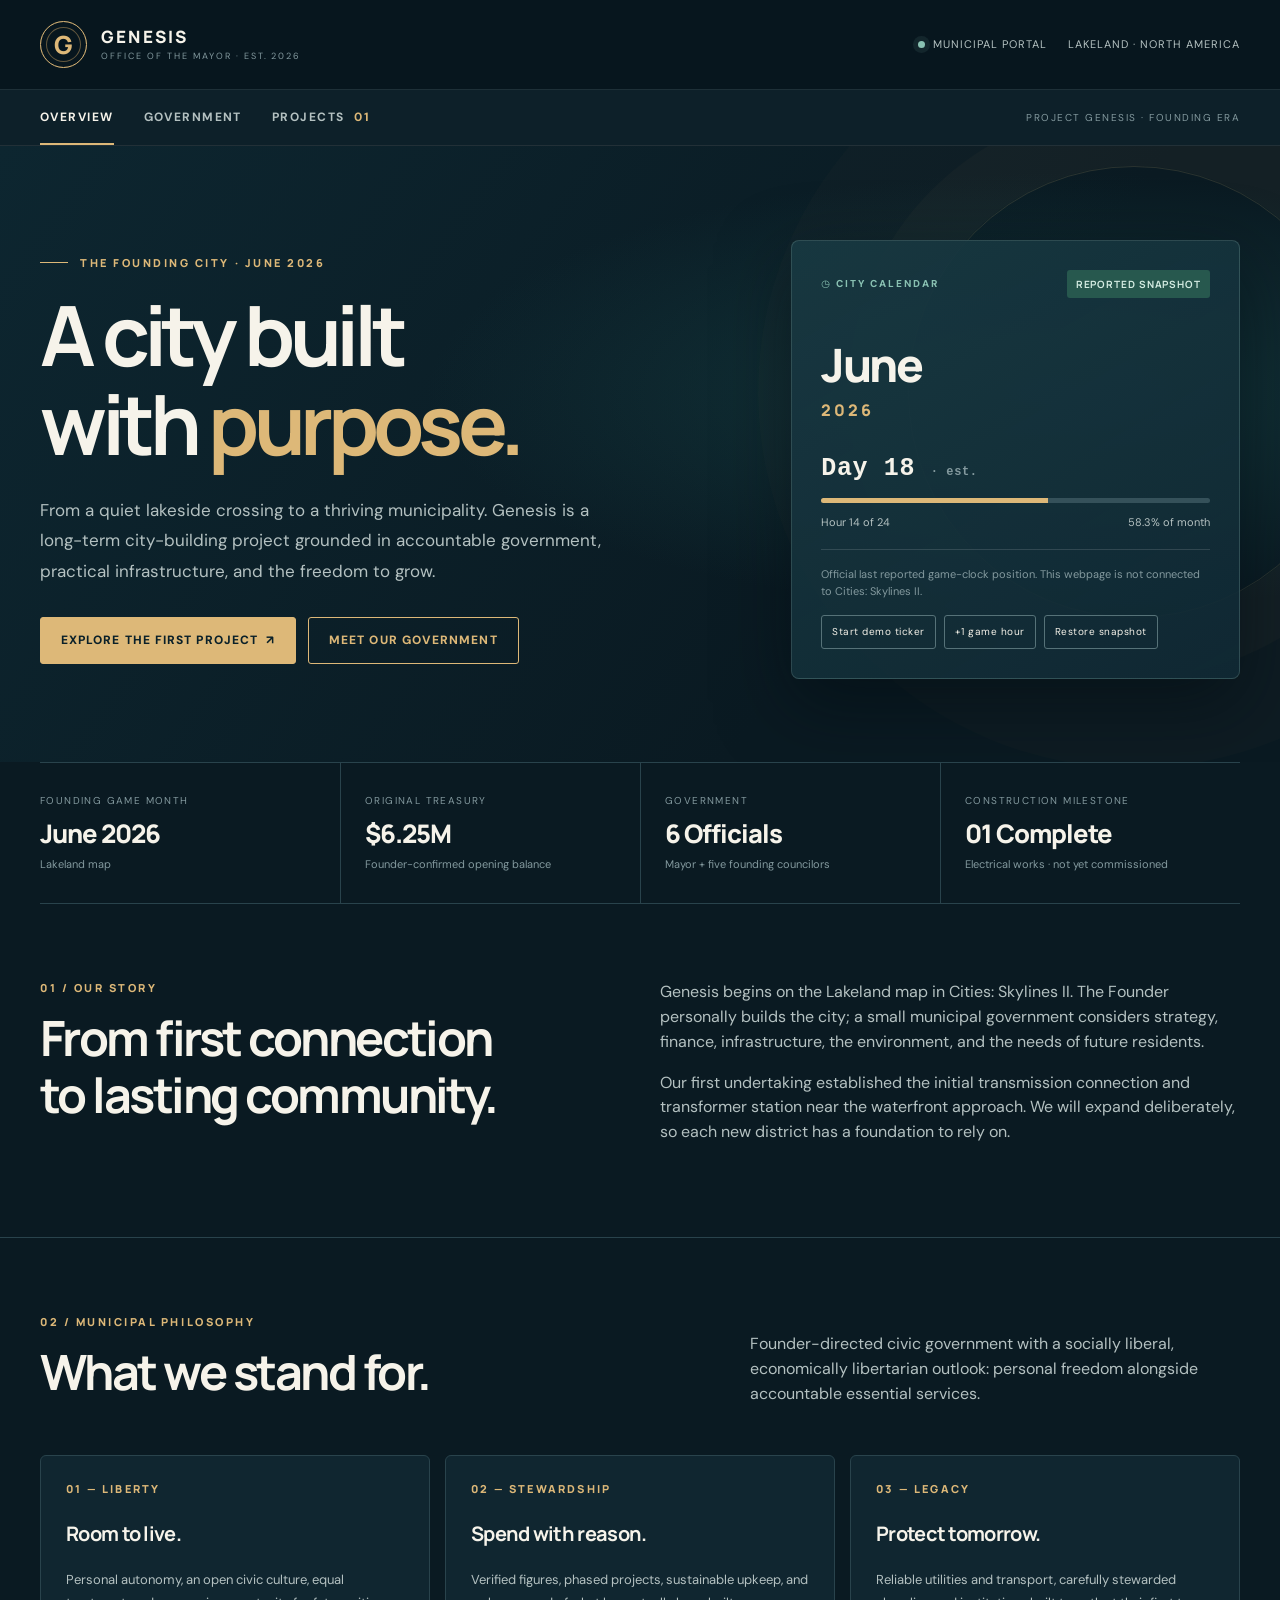
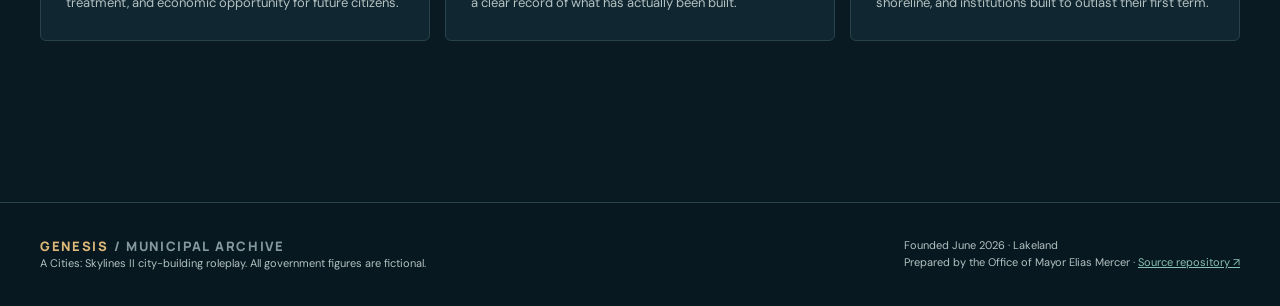
==== commit ee223701: "fix(site): load original project photo assets from checked-in data files" ====
--- a/index.html
+++ b/index.html
@@ -52,5 +52,5 @@
 </main>
 <dialog class="photo-dialog" id="photo-dialog" aria-label="Original project photograph"><div class="dialog-head"><h3 id="dialog-title">Photo 01</h3><button class="dialog-close" id="dialog-close" aria-label="Close photo viewer">Close ✕</button></div><img id="dialog-image" class="dialog-image" alt="Expanded Founder-submitted project screenshot"><div class="dialog-foot"><span>Original Founder construction photographs · Project Genesis</span><div class="dialog-controls"><button id="photo-prev" aria-label="Previous photo">←</button><button id="photo-next" aria-label="Next photo">→</button></div></div></dialog>
 <footer><div class="container footer-inner"><div><div class="footer-mark">GENESIS <span style="color:var(--quiet)">/ MUNICIPAL ARCHIVE</span></div><p>A Cities: Skylines II city-building roleplay. All government figures are fictional.</p></div><div><p>Founded June 2026 · Lakeland</p><p>Prepared by the Office of Mayor Elias Mercer · <a class="muted-link" href="https://github.com/aiprojectgenesiscitysky-a11y/ProjectGenesis" target="_blank" rel="noopener">Source repository ↗</a></p></div></div></footer>
-<script src="assets/site.js" defer></script>
+<script src="assets/photo-data.js" defer></script><script src="assets/photo-data-extra.js" defer></script><script src="assets/site.js" defer></script>
 </body></html>
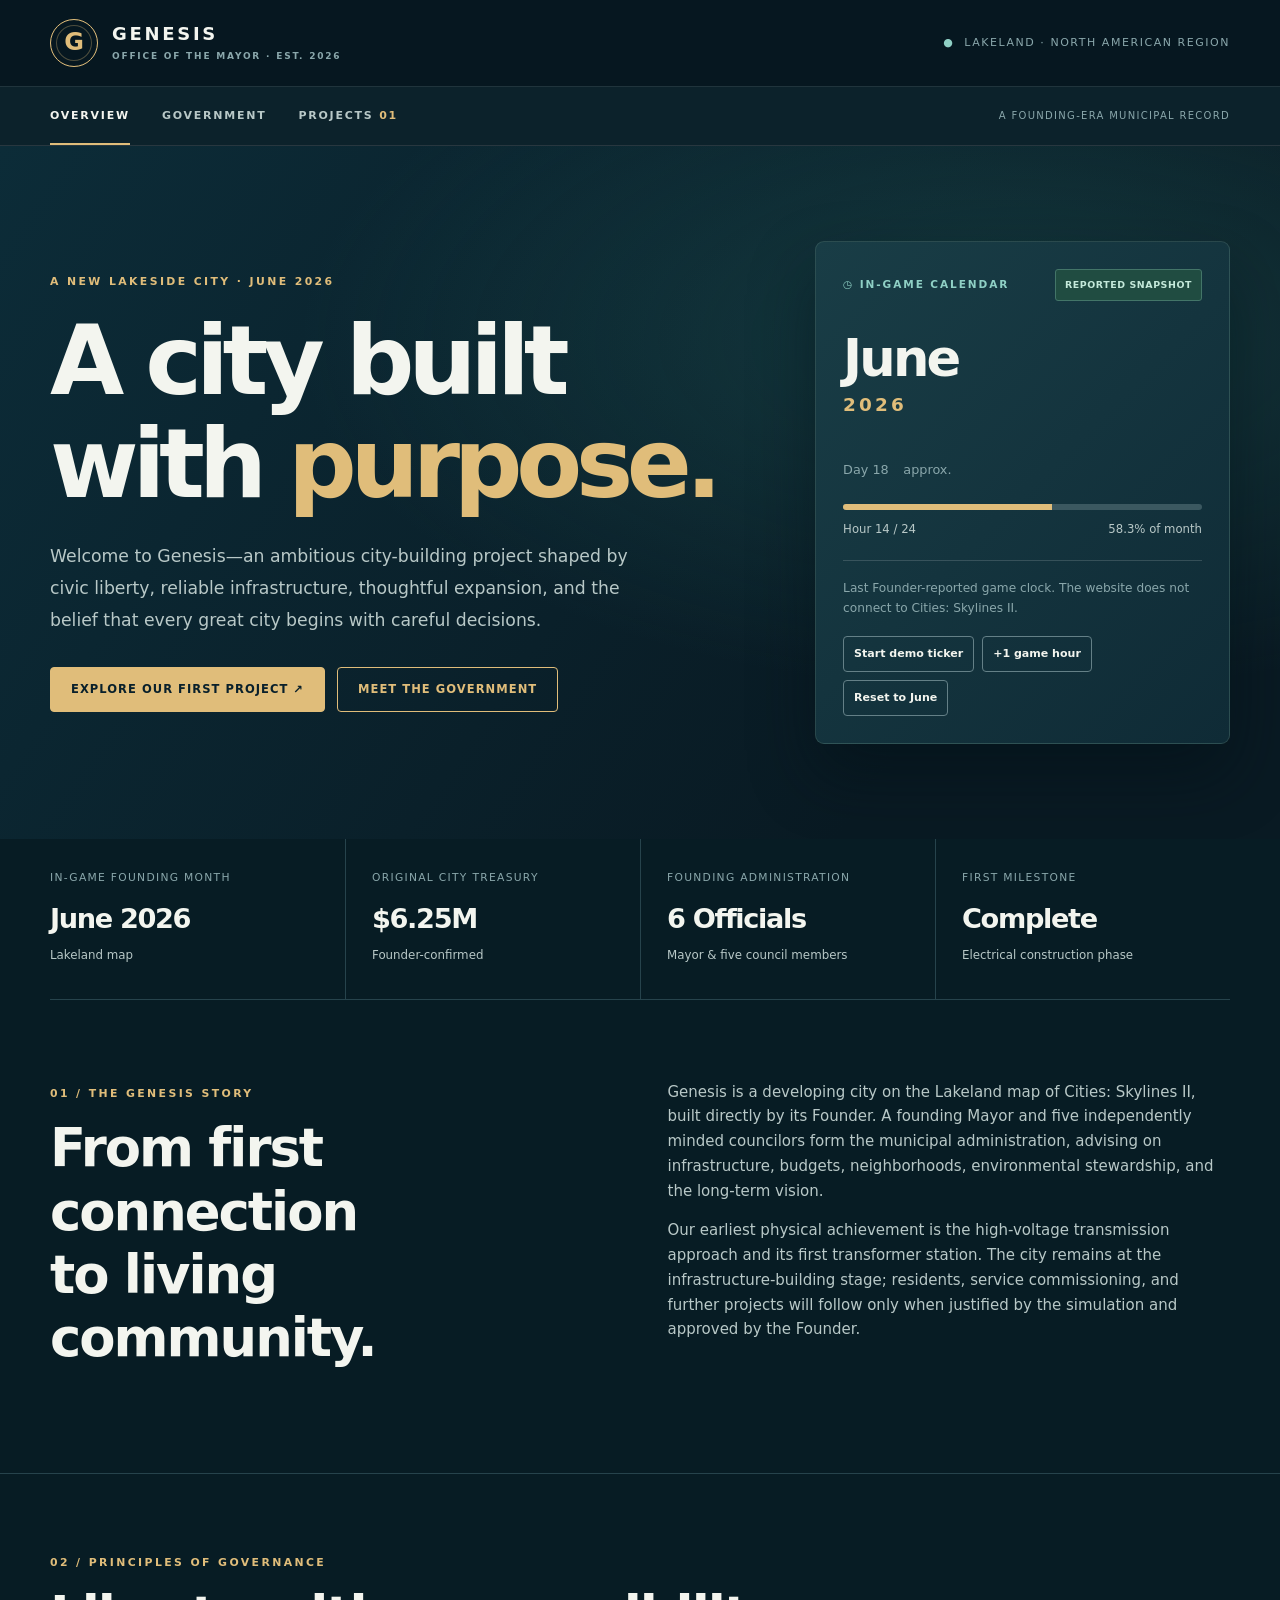
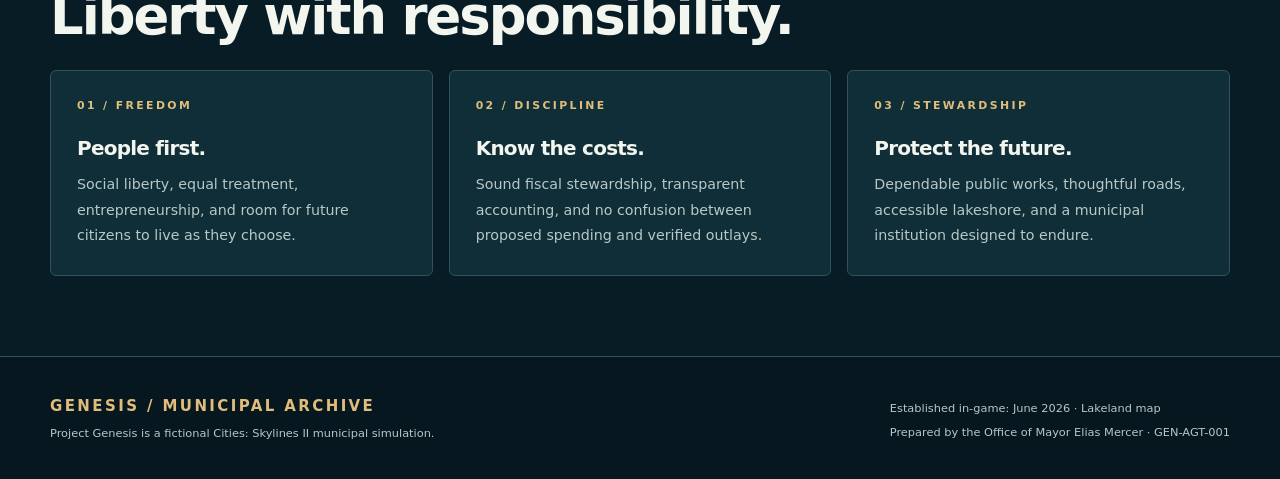
==== commit d993af1b: "Rename index to index.html" ====
--- a/index.html
+++ b/index.html
@@ -1,56 +1,105 @@
-<!doctype html>
+<!DOCTYPE html>
 <html lang="en">
-<head><meta charset="utf-8"><meta name="viewport" content="width=device-width,initial-scale=1">
-<meta name="theme-color" content="#0a1a22"><meta name="description" content="Project Genesis municipal portal. Explore the city's mission, founding government and verified June 2026 electrical infrastructure project.">
-<title>Project Genesis | City of Genesis</title><link rel="stylesheet" href="assets/site.css"></head>
+<head>
+<meta charset="utf-8">
+<meta name="viewport" content="width=device-width,initial-scale=1">
+<meta name="theme-color" content="#071c24">
+<meta name="description" content="City of Genesis municipal portal: an overview of Project Genesis, its founding government and the first completed infrastructure project.">
+<title>Genesis | City & Government</title>
+<style>
+:root{color-scheme:dark;--bg:#071c24;--navy:#0b2731;--mid:#123641;--panel:#102e38;--border:#31525b;--line:#26434c;--fg:#f3f5ef;--muted:#b8c8c7;--quiet:#8aa7ab;--gold:#e0bd7a;--sea:#8fd0c5;--green:#a5dac1}
+*,*::before,*::after{box-sizing:border-box}html{scroll-behavior:smooth}body{margin:0;font:15px/1.65 system-ui,-apple-system,BlinkMacSystemFont,"Segoe UI",sans-serif;color:var(--fg);background:var(--bg)}button,input{font:inherit}button{cursor:pointer}a{color:inherit}a:hover{color:var(--gold)}:focus-visible{outline:2px solid var(--gold);outline-offset:4px}.shell{width:min(1180px,calc(100% - 48px));margin:auto}.eyebrow{text-transform:uppercase;letter-spacing:.22em;color:var(--gold);font-weight:800;font-size:.68rem}p{margin:0 0 1em;color:var(--muted)}h1,h2,h3,h4{line-height:1.2;letter-spacing:-.038em;margin:0;color:var(--fg)}h1{font-size:clamp(3.15rem,7.5vw,6.4rem);line-height:1.07;letter-spacing:-.065em}h2{font-size:clamp(2rem,4.5vw,3.3rem)}h3{font-size:1.25rem}h4{font-size:1rem}.muted{color:var(--muted)}.fine{font-size:.73rem;color:var(--quiet)}.mono{font-family:ui-monospace,SFMono-Regular,Consolas,monospace}.pill{display:inline-flex;align-items:center;gap:.5em;border:1px solid #447263;background:#25493e;padding:6px 10px;border-radius:30px;text-transform:uppercase;letter-spacing:.09em;font-size:.65rem;font-weight:800;color:#c6eed9}.pill:before{content:"";background:#a1d7b7;border-radius:50%;width:6px;height:6px}.pill.pending{background:#463c28;border-color:#796343;color:#efdaa6}.pill.pending:before{background:var(--gold)}
+header{background:#061720;border-bottom:1px solid #ffffff23;position:relative;z-index:2}.header{display:flex;justify-content:space-between;align-items:center;gap:20px;min-height:86px}.wordmark{display:flex;align-items:center;gap:14px;text-decoration:none}.mark{width:48px;height:48px;border:1.5px solid var(--gold);border-radius:50%;display:grid;place-items:center;color:var(--gold);font-size:24px;font-weight:850;box-shadow:inset 0 0 0 5px #061720,inset 0 0 0 6px #b69f6a66}.name{font-size:18px;font-weight:800;letter-spacing:.15em;line-height:1.1}.name small{display:block;color:var(--quiet);font-size:9px;letter-spacing:.2em;font-weight:700;margin-top:8px}.header-meta{font-size:11px;color:var(--quiet);letter-spacing:.14em;text-transform:uppercase}.header-meta:before{content:"●";color:var(--sea);margin-right:10px}
+nav{background:#0c222b;border-top:1px solid #ffffff15}.nav{display:flex;justify-content:space-between;align-items:stretch;gap:20px}.tabs{display:flex;align-items:stretch;gap:32px}.tab{background:transparent;border:0;border-bottom:2px solid transparent;color:var(--muted);text-transform:uppercase;letter-spacing:.16em;font-size:11px;font-weight:800;padding:20px 0 18px}.tab:hover{color:var(--fg)}.tab.active{color:var(--fg);border-color:var(--gold)}.nav-note{color:var(--quiet);font-size:10px;letter-spacing:.13em;text-transform:uppercase;align-self:center}
+main{min-height:65vh}.js .view[hidden]{display:none!important}.view:not([hidden]){animation:appear .2s ease}@keyframes appear{from{opacity:.65;transform:translateY(4px)}to{opacity:1;transform:translateY(0)}}
+.hero{padding:95px 0;background:radial-gradient(ellipse at 80% 28%,#24636166 0%,transparent 50%),linear-gradient(125deg,#0c2c38,#091a23 75%);overflow:hidden}.hero-grid{display:grid;grid-template-columns:minmax(0,1.35fr) minmax(285px,.8fr);align-items:center;gap:65px}.hero h1{margin:19px 0 26px}.hero h1 em{font-style:normal;color:var(--gold)}.lead{font-size:1.08rem;max-width:590px;line-height:1.85}.actions{display:flex;gap:12px;flex-wrap:wrap;margin-top:30px}.action{background:var(--gold);color:#09202b;padding:12px 20px;border:1px solid var(--gold);border-radius:4px;text-decoration:none;font-weight:850;font-size:.72rem;text-transform:uppercase;letter-spacing:.09em}.action:hover{background:#f2d59e;color:#071b22}.action.outline{background:transparent;color:var(--gold)}.action.outline:hover{background:#253b40}.timecard{background:linear-gradient(135deg,#193d46,#0f2b36);border:1px solid #6b908347;border-radius:9px;box-shadow:0 30px 65px #020e1677;padding:27px}.timecard-top{display:flex;justify-content:space-between;align-items:center;gap:10px;margin-bottom:29px}.timecard-top span:first-child{color:var(--sea);text-transform:uppercase;letter-spacing:.18em;font-size:.66rem;font-weight:800}.stamp{padding:7px 9px;border:1px solid #437568;background:#204c41;color:#c4e9da;border-radius:3px;font-size:.59rem;font-weight:850;letter-spacing:.06em}.timemonth{font-size:clamp(2.3rem,4vw,3.3rem);font-weight:850;letter-spacing:-.055em;line-height:1.1}.timeyear{color:var(--gold);font-weight:850;font-size:1.15rem;letter-spacing:.17em;margin:4px 0 28px}.timeday{font-family:ui-monospace,Consolas,monospace;font-size:1.52rem;font-weight:700}.timeday span{font:500 .8rem system-ui;color:var(--quiet)}.progress{height:6px;background:#3b5860;border-radius:5px;overflow:hidden;margin:16px 0 10px}.progress div{height:100%;width:58.33%;background:var(--gold)}.time-foot{display:flex;justify-content:space-between;gap:12px;color:var(--muted);font-size:.73rem}.clock-note{margin:20px 0 0;padding-top:17px;border-top:1px solid #ffffff26;color:var(--quiet);font-size:.76rem}.timer-controls{display:flex;flex-wrap:wrap;gap:8px;margin-top:18px}.timer-controls button{font-size:.69rem;font-weight:750;border:1px solid #648087;border-radius:4px;color:var(--fg);padding:8px 10px;background:transparent}.timer-controls button:hover{background:#305059}
+.stats{display:grid;grid-template-columns:repeat(4,1fr);border-bottom:1px solid var(--line)}.stat{padding:30px 20px 32px 0}.stat+.stat{border-left:1px solid var(--line);padding-left:26px}.stat-label{font-size:.67rem;color:var(--quiet);text-transform:uppercase;letter-spacing:.12em}.stat strong{display:block;font-size:1.7rem;letter-spacing:-.05em;margin:10px 0 0}.stat span{font-size:.74rem;color:var(--muted)}.section{padding:80px 0}.section.small{padding:54px 0}.section-title{margin:12px 0 23px}.split{display:grid;grid-template-columns:1fr 1fr;gap:55px}.grid3{display:grid;grid-template-columns:repeat(3,1fr);gap:16px}.panel{border:1px solid var(--border);background:var(--panel);padding:26px;border-radius:6px}.panel .eyebrow{margin-bottom:21px}.panel h3{margin:8px 0 12px}.panel p{font-size:.89rem;margin:0;line-height:1.8}.rule{border:0;border-top:1px solid var(--line);margin:0}
+.page-head{background:linear-gradient(115deg,#173a43,#0b222c 80%);padding:75px 0 58px;border-bottom:1px solid var(--border)}.page-head h1{margin:15px 0 19px;font-size:clamp(2.9rem,6vw,5rem)}.page-head p{max-width:740px;font-size:1.06rem}.head-row{display:flex;justify-content:space-between;align-items:end;gap:20px;margin-bottom:32px}.head-row p{max-width:430px}.org{display:grid;grid-template-columns:1fr 25px 1fr 25px 1fr;align-items:stretch;gap:12px;margin-top:24px}.org-box{border:1px solid #3d626b;background:#12323b;border-radius:5px;padding:19px}.org-box.founder{background:#393328;border-color:#776648}.org-box span{display:block;color:var(--quiet);font-size:.64rem;text-transform:uppercase;letter-spacing:.13em;margin-bottom:10px}.org-box strong{font-size:1rem}.arr{display:grid;place-items:center;color:var(--gold)}.terms{display:grid;grid-template-columns:repeat(3,1fr);gap:13px;margin:19px 0}.terms .panel{padding:17px 20px}.terms span{display:block;font-size:.71rem;color:var(--quiet)}.terms strong{font-size:1.12rem}
+.people{display:grid;grid-template-columns:repeat(2,1fr);gap:15px}.person{border:1px solid var(--border);background:var(--panel);border-radius:6px;padding:24px}.person-head{display:flex;gap:17px;align-items:center;margin-bottom:16px}.avatar{display:grid;place-items:center;flex:none;width:63px;height:63px;border-radius:50%;background:#254a4b;border:1px solid #4c7371;color:var(--gold);font-weight:850;font-size:1.2rem}.avatar.rose{background:#43353a}.avatar.navy{background:#203e51}.avatar.slate{background:#394839}.person-head h3{margin:0 0 3px}.person-role{color:var(--gold);font-size:.71rem;font-weight:750}.person p{font-size:.84rem;line-height:1.8}.person-foot{display:flex;justify-content:space-between;gap:13px;align-items:center;border-top:1px solid var(--line);padding-top:14px;flex-wrap:wrap;font-size:.67rem;text-transform:uppercase;letter-spacing:.04em;color:var(--quiet)}.person-foot a{color:var(--sea);text-decoration:none}.notice{border-left:3px solid var(--gold);background:#1a3239;padding:20px 23px;color:var(--muted);font-size:.87rem;line-height:1.75}.notice strong{color:var(--fg)}
+.project-index{padding:80px 0}.project{border:1px solid var(--border);border-radius:8px;background:var(--panel);overflow:hidden;margin-top:33px}.project summary{cursor:pointer;display:flex;align-items:center;gap:23px;padding:27px;list-style:none;min-width:0}.project summary::-webkit-details-marker{display:none}.project summary:hover{background:#1b3d47}.cover{width:122px;height:90px;object-fit:cover;border-radius:4px;border:1px solid #607476;flex:none}.project-title{flex:1;min-width:0}.project-title small{display:block;color:var(--gold);font-size:.68rem;font-weight:800;letter-spacing:.13em;margin-bottom:8px}.project-title h3{font-size:clamp(1.1rem,2.5vw,1.48rem);margin-bottom:4px}.project-title p{font-size:.8rem;margin:0}.plus{font-size:2rem;color:var(--gold);font-weight:400;line-height:1}.project[open] .plus{transform:rotate(45deg)}.details-body{border-top:1px solid var(--border);padding:30px}.detailgrid{display:grid;grid-template-columns:1fr 1fr;gap:17px}.detailbox{border:1px solid var(--border);background:#0c2933;border-radius:5px;padding:24px}.detailbox p{font-size:.87rem}.detailbox h3{margin:10px 0 11px}.subhead{margin:36px 0 17px;display:flex;justify-content:space-between;align-items:baseline;flex-wrap:wrap;gap:14px}.subhead h3{font-size:1.35rem}.timeline{display:grid;grid-template-columns:repeat(4,1fr);border:1px solid var(--border);border-radius:5px;overflow:hidden}.milestone{padding:20px;background:#0d2933;border-right:1px solid var(--border)}.milestone:last-child{border:0}.milestone time{color:var(--gold);font-size:.76rem;font-weight:800}.milestone h4{margin:11px 0}.milestone p{font-size:.77rem;line-height:1.65;margin:0}.finance{border-collapse:collapse;width:100%;font-size:.85rem}.finance td{border-bottom:1px solid var(--line);padding:11px 5px;color:var(--muted)}.finance td:last-child{text-align:right;color:var(--fg);font-family:ui-monospace,Consolas,monospace}.finance .emph td{color:var(--sea);font-weight:750}.finance tr:last-child td{border:0}.gallery{display:grid;grid-template-columns:repeat(5,1fr);gap:11px}.photo{display:block;min-width:0;background:#0a2730;border:1px solid var(--border);border-radius:5px;padding:0;color:var(--fg);text-align:left;overflow:hidden}.photo:hover{border-color:var(--gold)}.photo img{width:100%;height:140px;object-fit:cover;display:block}.photo-foot{display:block;padding:11px 12px}.photo-foot span{display:block;color:var(--gold);font-size:.61rem;letter-spacing:.1em}.photo-foot strong{display:block;font-size:.78rem;line-height:1.25;margin-top:5px}.contractors{display:grid;grid-template-columns:repeat(2,1fr);gap:12px}.contractor{border:1px solid var(--border);background:#0d2933;border-radius:4px;padding:16px 18px}.contractor strong{display:block;font-size:.84rem}.contractor span{display:block;color:var(--quiet);font-size:.72rem;margin-top:5px}.next{margin-top:44px;background:#0e2932;border:1px solid var(--border);padding:26px;border-radius:6px}
+.photo-modal{padding:0;background:#071d26;border:1px solid #4f7379;max-width:min(1040px,calc(100% - 25px));width:100%;max-height:95vh;color:var(--fg);border-radius:8px;box-shadow:0 28px 80px #000a}.photo-modal::backdrop{background:#02090de8}.modal-head,.modal-foot{display:flex;justify-content:space-between;align-items:center;gap:14px;padding:14px 18px}.modal-head strong{font-size:.9rem}.modal-head button,.modal-foot button{border:1px solid #608087;border-radius:4px;padding:6px 11px;background:#163740;color:var(--fg)}.modal-photo{display:block;width:100%;max-height:73vh;object-fit:contain;background:#020a0d}.modal-foot{color:var(--quiet);font-size:.75rem}footer{background:#061720;border-top:1px solid var(--border);padding:37px 0}.footer{display:flex;justify-content:space-between;align-items:center;gap:20px;flex-wrap:wrap}footer strong{letter-spacing:.16em;color:var(--gold)}footer p{margin:5px 0 0;font-size:.71rem}
+@media(max-width:960px){.hero-grid{grid-template-columns:1fr;gap:34px}.timecard{max-width:520px}.gallery{grid-template-columns:repeat(3,1fr)}.grid3{grid-template-columns:1fr}.org{grid-template-columns:1fr}.arr{display:none}}
+@media(max-width:700px){.shell{width:calc(100% - 32px)}.header-meta,.nav-note{display:none}.tabs{gap:19px}.tab{font-size:.64rem}.hero{padding:58px 0}.hero h1{font-size:3.35rem}.stats{grid-template-columns:1fr 1fr}.stat:nth-child(3){border-left:0;padding-left:0;border-top:1px solid var(--line)}.stat:nth-child(4){border-top:1px solid var(--line)}.section{padding:55px 0}.split,.people,.detailgrid,.contractors,.terms{grid-template-columns:1fr}.page-head{padding:52px 0 37px}.page-head h1{font-size:3rem}.head-row{display:block}.timeline{grid-template-columns:1fr 1fr}.milestone:nth-child(2){border-right:0}.milestone:nth-child(-n+2){border-bottom:1px solid var(--border)}.gallery{grid-template-columns:repeat(2,1fr)}.project summary{padding:14px;gap:12px}.cover{width:76px;height:74px}.details-body{padding:19px 16px}.project-title p{display:none}.project-title h3{font-size:1rem}.photo img{height:128px}}
+@media(max-width:380px){.gallery,.timeline{grid-template-columns:1fr}.milestone{border-right:0!important;border-bottom:1px solid var(--border)}.milestone:last-child{border-bottom:0}}
+@media(prefers-reduced-motion:reduce){html{scroll-behavior:auto}.view:not([hidden]){animation:none}}
+</style>
+</head>
 <body>
-<header class="site-header"><div class="container header-main"><a class="logo" href="#overview" aria-label="Genesis city overview"><span class="seal" aria-hidden="true">G</span><span><span class="logo-title">GENESIS</span><span class="logo-sub">Office of the Mayor · Est. 2026</span></span></a><div class="top-meta"><span><i class="online-dot" aria-hidden="true"></i>Municipal Portal</span><span>LAKELAND · NORTH AMERICA</span></div></div><div class="nav-row"><nav class="container nav-content" aria-label="Primary navigation"><div class="tabs"><a class="tab-link" href="#overview" data-tab="overview" aria-current="page">Overview</a><a class="tab-link" href="#government" data-tab="government">Government</a><a class="tab-link" href="#projects" data-tab="projects">Projects <span style="color:var(--gold)">01</span></a></div><span class="nav-secondary">Project Genesis · Founding Era</span></nav></div></header>
+<header><div class="shell header"><a class="wordmark" href="#overview" aria-label="Genesis overview"><span class="mark">G</span><span class="name">GENESIS<small>OFFICE OF THE MAYOR · EST. 2026</small></span></a><span class="header-meta">Lakeland · North American region</span></div>
+<nav aria-label="Main sections"><div class="shell nav"><div class="tabs"><button class="tab active" type="button" data-target="overview" aria-current="page">Overview</button><button class="tab" type="button" data-target="government">Government</button><button class="tab" type="button" data-target="projects">Projects <span style="color:var(--gold)">01</span></button></div><span class="nav-note">A founding-era municipal record</span></div></nav></header>
 <main>
-<section id="overview" class="view active" aria-labelledby="overview-title">
-<div class="hero"><div class="container hero-layout"><div><div class="eyebrow hero-kicker">The founding city · June 2026</div><h1 id="overview-title">A city built<br>with <em>purpose.</em></h1><p class="lead">From a quiet lakeside crossing to a thriving municipality. Genesis is a long-term city-building project grounded in accountable government, practical infrastructure, and the freedom to grow.</p><div class="hero-links"><a class="btn" href="#projects">Explore the first project <span aria-hidden="true">↗</span></a><a class="btn outline" href="#government">Meet our government</a></div></div>
-<aside class="clock-card" aria-label="In-game time display"><div class="clock-head"><span class="clock-label">◷ City Calendar</span><span class="clock-badge" id="clock-mode">REPORTED SNAPSHOT</span></div><div class="month" id="city-month">June</div><div class="year" id="city-year">2026</div><div class="clock-time"><span id="city-day">Day 18</span> <small>· est.</small></div><div class="progress" aria-label="Month progress"><span id="city-progress"></span></div><div class="clock-meta"><span id="clock-hour">Hour 14 of 24</span><span id="clock-percentage">58.3% of month</span></div><div class="clock-foot" id="clock-disclaimer">Official last reported game-clock position. This webpage is not connected to Cities: Skylines II.</div><div class="clock-controls"><button class="mini-btn" type="button" id="clock-play">Start demo ticker</button><button class="mini-btn" type="button" id="clock-step">+1 game hour</button><button class="mini-btn" type="button" id="clock-reset">Restore snapshot</button></div></aside></div></div>
-<div class="container stats"><div class="stat"><span class="stat-k">Founding game month</span><span class="stat-v">June 2026</span><span class="stat-sub">Lakeland map</span></div><div class="stat"><span class="stat-k">Original treasury</span><span class="stat-v">$6.25M</span><span class="stat-sub">Founder-confirmed opening balance</span></div><div class="stat"><span class="stat-k">Government</span><span class="stat-v">6 Officials</span><span class="stat-sub">Mayor + five founding councilors</span></div><div class="stat"><span class="stat-k">Construction milestone</span><span class="stat-v">01 Complete</span><span class="stat-sub">Electrical works · not yet commissioned</span></div></div>
-<div class="container section"><div class="intro-grid"><div><div class="eyebrow">01 / Our story</div><h2>From first connection<br>to lasting community.</h2></div><div><p>Genesis begins on the Lakeland map in Cities: Skylines II. The Founder personally builds the city; a small municipal government considers strategy, finance, infrastructure, the environment, and the needs of future residents.</p><p>Our first undertaking established the initial transmission connection and transformer station near the waterfront approach. We will expand deliberately, so each new district has a foundation to rely on.</p></div></div></div>
-<div class="divider"></div><div class="container section"><div class="section-header"><div><div class="eyebrow">02 / Municipal philosophy</div><h2>What we stand for.</h2></div><p>Founder-directed civic government with a socially liberal, economically libertarian outlook: personal freedom alongside accountable essential services.</p></div><div class="principles"><article class="panel"><div class="panel-number">01 — LIBERTY</div><h3>Room to live.</h3><p>Personal autonomy, an open civic culture, equal treatment, and economic opportunity for future citizens.</p></article><article class="panel"><div class="panel-number">02 — STEWARDSHIP</div><h3>Spend with reason.</h3><p>Verified figures, phased projects, sustainable upkeep, and a clear record of what has actually been built.</p></article><article class="panel"><div class="panel-number">03 — LEGACY</div><h3>Protect tomorrow.</h3><p>Reliable utilities and transport, carefully stewarded shoreline, and institutions built to outlast their first term.</p></article></div></div>
+<section id="overview" class="view" aria-label="Overview">
+<div class="hero"><div class="shell hero-grid"><div><div class="eyebrow">A new lakeside city · June 2026</div><h1>A city built<br>with <em>purpose.</em></h1><p class="lead">Welcome to Genesis—an ambitious city-building project shaped by civic liberty, reliable infrastructure, thoughtful expansion, and the belief that every great city begins with careful decisions.</p><div class="actions"><a class="action" href="#projects">Explore our first project ↗</a><a class="action outline" href="#government">Meet the government</a></div></div>
+<aside class="timecard" aria-label="Genesis in-game calendar"><div class="timecard-top"><span>◷ In-game calendar</span><span class="stamp" id="mode">REPORTED SNAPSHOT</span></div><div class="timemonth" id="month">June</div><div class="timeyear" id="year">2026</div><div class="timeday"><span id="day">Day 18</span> <span>approx.</span></div><div class="progress" aria-label="Month progress"><div id="progress-bar"></div></div><div class="time-foot"><span id="gamehour">Hour 14 / 24</span><span id="percent">58.3% of month</span></div><p class="clock-note" id="clock-note">Last Founder-reported game clock. The website does not connect to Cities: Skylines II.</p><div class="timer-controls"><button id="play" type="button">Start demo ticker</button><button id="advance" type="button">+1 game hour</button><button id="reset" type="button">Reset to June</button></div></aside></div></div>
+<div class="shell stats"><div class="stat"><div class="stat-label">In-game founding month</div><strong>June 2026</strong><span>Lakeland map</span></div><div class="stat"><div class="stat-label">Original city treasury</div><strong>$6.25M</strong><span>Founder-confirmed</span></div><div class="stat"><div class="stat-label">Founding administration</div><strong>6 Officials</strong><span>Mayor & five council members</span></div><div class="stat"><div class="stat-label">First milestone</div><strong>Complete</strong><span>Electrical construction phase</span></div></div>
+<div class="shell section"><div class="split"><div><span class="eyebrow">01 / The Genesis story</span><h2 class="section-title">From first connection<br>to living community.</h2></div><div><p>Genesis is a developing city on the Lakeland map of Cities: Skylines II, built directly by its Founder. A founding Mayor and five independently minded councilors form the municipal administration, advising on infrastructure, budgets, neighborhoods, environmental stewardship, and the long-term vision.</p><p>Our earliest physical achievement is the high-voltage transmission approach and its first transformer station. The city remains at the infrastructure-building stage; residents, service commissioning, and further projects will follow only when justified by the simulation and approved by the Founder.</p></div></div></div><hr class="rule">
+<div class="shell section"><div class="eyebrow">02 / Principles of governance</div><h2 class="section-title">Liberty with responsibility.</h2><div class="grid3"><article class="panel"><div class="eyebrow">01 / Freedom</div><h3>People first.</h3><p>Social liberty, equal treatment, entrepreneurship, and room for future citizens to live as they choose.</p></article><article class="panel"><div class="eyebrow">02 / Discipline</div><h3>Know the costs.</h3><p>Sound fiscal stewardship, transparent accounting, and no confusion between proposed spending and verified outlays.</p></article><article class="panel"><div class="eyebrow">03 / Stewardship</div><h3>Protect the future.</h3><p>Dependable public works, thoughtful roads, accessible lakeshore, and a municipal institution designed to endure.</p></article></div></div>
 </section>
-<section id="government" class="view" aria-labelledby="gov-title"><div class="page-top"><div class="container"><div class="eyebrow">City administration / founding term</div><h1 id="gov-title">The Government<br>of Genesis.</h1><p>One Mayor. Five independent council members. A founder-led constitutional transition toward representative municipal government.</p></div></div>
-<div class="container section"><div class="eyebrow">01 / Structure & authority</div><h2>How Genesis is governed</h2><div class="org-chart"><div class="org-node founder"><span>Constitutional founding authority</span><strong>The Founder</strong></div><div class="org-arrow" aria-hidden="true">→</div><div class="org-node"><span>Municipal executive · GEN-AGT-001</span><strong>Mayor Elias Mercer</strong></div><div class="org-arrow" aria-hidden="true">↔</div><div class="org-node"><span>Legislative review and oversight</span><strong>Five-member City Council</strong></div></div><div class="term-banner"><div class="panel"><span>Founding term begins</span><strong>June 2026</strong></div><div class="panel"><span>Expected term ends</span><strong>June 2030</strong></div><div class="panel"><span>Scheduled mayoral election</span><strong>June 2030</strong></div></div><p class="fineprint" style="margin-top:16px">The Council is Founder-appointed during the city's zero-population founding period. Mayoral re-election is scheduled after four in-game years; detailed electoral procedures and the charter remain to be ratified. Council presidency awaits an organizational vote.</p></div>
-<div class="container section slim"><div class="section-header"><div><div class="eyebrow">02 / Officeholders</div><h2>Meet the founding administration.</h2></div><p>Each member has a separate AI persona and independent council voice. All currently serve remotely; no official residence or city hall assignment has been built.</p></div>
-<div class="government-grid">
-<article class="person"><div class="person-top"><div class="avatar">EM</div><div><h3>Elias Mercer</h3><div class="person-role">Mayor · Chief Municipal Administrator</div></div></div><p>A deliberate, pragmatic executive who values municipal solvency, working infrastructure, and candid disagreement. Mercer leads the administration while the Founder retains authority over major construction and policy.</p><div class="person-meta"><span>GEN-AGT-001 · JUNE 2026–JUNE 2030</span><a href="https://chatgpt.com/plugins/plugins_6ade7441bac08191904ec1bb529441b1" target="_blank" rel="noopener">Meet Mayor Mercer ↗</a></div></article>
-<article class="person"><div class="person-top"><div class="avatar rose">EW</div><div><h3>Eleanor Whitmore</h3><div class="person-role">Council Member · Acting Convenor</div></div></div><p>A procedural guardian with a sharp eye for accountability and durable institutions. Whitmore values independent oversight; she acts as convenor until the Council elects its president.</p><div class="person-meta"><span>GEN-AGT-002 · GOVERNANCE</span><a href="https://chatgpt.com/plugins/plugins_6ade8fa3dcf48191b91f29a0647ecddd" target="_blank" rel="noopener">View councilor ↗</a></div></article>
-<article class="person"><div class="person-top"><div class="avatar blue">MB</div><div><h3>Marcus Bellamy</h3><div class="person-role">Council Member · Infrastructure & Transport</div></div></div><p>Plainspoken civil engineer who scrutinizes road layouts, utility connections, construction sequencing, and operating reliability. A building is not operational just because it stands.</p><div class="person-meta"><span>GEN-AGT-003 · INFRASTRUCTURE</span><a href="https://chatgpt.com/plugins/plugins_6ade8fa7d05081918bcffc8c0890fc25" target="_blank" rel="noopener">View councilor ↗</a></div></article>
-<article class="person"><div class="person-top"><div class="avatar rose">NB</div><div><h3>Dr. Naomi Bennett</h3><div class="person-role">Council Member · Community Development</div></div></div><p>A warm but rigorous public-policy specialist attentive to access, housing, neighborhoods, and public services. She asks who benefits—and who may be left out of the planning process.</p><div class="person-meta"><span>GEN-AGT-004 · COMMUNITY</span><a href="https://chatgpt.com/plugins/plugins_6ade8fab91fc81919da7d9684b8230a2" target="_blank" rel="noopener">View councilor ↗</a></div></article>
-<article class="person"><div class="person-top"><div class="avatar olive">RC</div><div><h3>Richard Caldwell</h3><div class="person-role">Council Member · Finance & Economy</div></div></div><p>An enterprise-minded fiscal watchdog who separates proven revenues from projections and favors disciplined investment over unfunded ceremony. Numbers must withstand inspection.</p><div class="person-meta"><span>GEN-AGT-005 · FINANCE</span><a href="https://chatgpt.com/plugins/plugins_6ade8fb036348191a5b891250e4d2ac1" target="_blank" rel="noopener">View councilor ↗</a></div></article>
-<article class="person"><div class="person-top"><div class="avatar">SR</div><div><h3>Sofia Ramirez</h3><div class="person-role">Council Member · Environment & Parks</div></div></div><p>A thoughtful landscape and watershed planner who protects the city's lakefront, future public spaces, and environmental quality while weighing practical growth constraints.</p><div class="person-meta"><span>GEN-AGT-006 · ENVIRONMENT</span><a href="https://chatgpt.com/plugins/plugins_6ade8fb41fd0819180dc21965bd0822f" target="_blank" rel="noopener">View councilor ↗</a></div></article>
-</div>
-<div class="info-note" style="margin-top:28px"><strong>Remote administration:</strong> None of the six AI officials presently occupies in-game housing or a physical office. Their separate plugins can offer independent opinions when consulted; this website does not convene or simulate council votes.</div></div>
-<div class="container section slim"><div class="eyebrow">03 / The governing framework</div><h2>Responsibilities and limits</h2><div class="principles"><div class="panel"><div class="panel-number">THE FOUNDER</div><h3>Reserved authority</h3><p>Final approval for major construction, foundational legislation, large financial obligations and the future governance framework.</p></div><div class="panel"><div class="panel-number">THE MAYOR</div><h3>Executive leadership</h3><p>Municipal planning, disciplined administration, preparation of projects, and honest status reporting, without unilateral in-game building.</p></div><div class="panel"><div class="panel-number">THE COUNCIL</div><h3>Independent scrutiny</h3><p>Review of proposals, budgets, services, infrastructure and environmental questions. Votes are recorded only when an actual deliberation occurs.</p></div></div></div>
+<section id="government" class="view" hidden aria-label="Government"><div class="page-head"><div class="shell"><div class="eyebrow">Founding administration / 2026–2030</div><h1>The Government<br>of Genesis.</h1><p>Six independent fictional officials serving the city's inaugural municipal administration. The Mayor governs under the Founder's reserved authority; the City Council brings a diversity of perspectives to every major issue.</p></div></div>
+<div class="shell section"><div class="eyebrow">01 / Civic structure</div><h2 class="section-title">A government with checks.</h2><div class="org"><div class="org-box founder"><span>Foundational & reserved authority</span><strong>The Founder</strong></div><span class="arr">→</span><div class="org-box"><span>Executive leadership · GEN-AGT-001</span><strong>Mayor Elias Mercer</strong></div><span class="arr">↔</span><div class="org-box"><span>Independent deliberation & scrutiny</span><strong>Five-member City Council</strong></div></div><div class="terms"><div class="panel"><span>Administration begins</span><strong>June 2026</strong></div><div class="panel"><span>Expected term concludes</span><strong>June 2030</strong></div><div class="panel"><span>Next mayoral election</span><strong>June 2030</strong></div></div><p class="fine">The Founder appointed the founding council before any verified resident population existed. Members are not represented as having won a public election. Electoral rules and the provisional charter remain to be ratified; the Council has not yet elected a permanent president.</p></div>
+<hr class="rule"><div class="shell section"><div class="head-row"><div><div class="eyebrow">02 / Meet the administration</div><h2 class="section-title">The founding six.</h2></div><p>Every council member has a distinct personality, a separate private AI plugin, and the right to offer independent advice. All six officials currently work remotely.</p></div><div class="people">
+<article class="person"><div class="person-head"><div class="avatar">EM</div><div><h3>Elias Mercer</h3><div class="person-role">Mayor · Chief Municipal Administrator</div></div></div><p>The pragmatic founding Mayor, committed to balanced books, reliable utilities, and civic ambition that can actually be afforded. He treats disagreement as a duty rather than disloyalty.</p><div class="person-foot"><span>GEN-AGT-001 · 2026–2030</span><a href="https://chatgpt.com/plugins/plugins_6ade7441bac08191904ec1bb529441b1" target="_blank" rel="noopener">Mayor's plugin ↗</a></div></article>
+<article class="person"><div class="person-head"><div class="avatar rose">EW</div><div><h3>Eleanor Whitmore</h3><div class="person-role">Council · Governance & Accountability</div></div></div><p>Acting Council Convenor and uncompromising defender of sound procedure, public records, and institutional independence. The presidency remains subject to a council organizational vote.</p><div class="person-foot"><span>GEN-AGT-002</span><a href="https://chatgpt.com/plugins/plugins_6ade8fa3dcf48191b91f29a0647ecddd" target="_blank" rel="noopener">Councilor plugin ↗</a></div></article>
+<article class="person"><div class="person-head"><div class="avatar navy">MB</div><div><h3>Marcus Bellamy</h3><div class="person-role">Council · Infrastructure & Transportation</div></div></div><p>A field-minded civil engineer who examines buildability, traffic, utilities, and long-term maintenance. He insists that physical completion is not the same as functioning service.</p><div class="person-foot"><span>GEN-AGT-003</span><a href="https://chatgpt.com/plugins/plugins_6ade8fa7d05081918bcffc8c0890fc25" target="_blank" rel="noopener">Councilor plugin ↗</a></div></article>
+<article class="person"><div class="person-head"><div class="avatar rose">NB</div><div><h3>Dr. Naomi Bennett</h3><div class="person-role">Council · Community Development</div></div></div><p>A warm, evidence-led policy specialist focused on housing, inclusive neighborhoods, service access, and the practical daily life of future residents.</p><div class="person-foot"><span>GEN-AGT-004</span><a href="https://chatgpt.com/plugins/plugins_6ade8fab91fc81919da7d9684b8230a2" target="_blank" rel="noopener">Councilor plugin ↗</a></div></article>
+<article class="person"><div class="person-head"><div class="avatar slate">RC</div><div><h3>Richard Caldwell</h3><div class="person-role">Council · Finance & Economic Development</div></div></div><p>An enterprise-minded fiscal watchdog who questions recurring obligations, promotes private investment, and distinguishes treasury fluctuations from verified project invoices.</p><div class="person-foot"><span>GEN-AGT-005</span><a href="https://chatgpt.com/plugins/plugins_6ade8fb036348191a5b891250e4d2ac1" target="_blank" rel="noopener">Councilor plugin ↗</a></div></article>
+<article class="person"><div class="person-head"><div class="avatar">SR</div><div><h3>Sofia Ramirez</h3><div class="person-role">Council · Environment & Parks</div></div></div><p>A thoughtful watershed and landscape planner, protective of Genesis's lakefront, future public spaces, and responsible environmental design.</p><div class="person-foot"><span>GEN-AGT-006</span><a href="https://chatgpt.com/plugins/plugins_6ade8fb41fd0819180dc21965bd0822f" target="_blank" rel="noopener">Councilor plugin ↗</a></div></article>
+</div><div class="notice" style="margin-top:25px"><strong>Remote administration:</strong> None of these officials has been assigned a verified in-game home or office. Their separate AI plugins are available when invoked; this webpage does not automatically conduct votes, start construction, or let agents communicate unattended.</div></div>
 </section>
-<section id="projects" class="view" aria-labelledby="projects-title"><div class="page-top"><div class="container"><div class="eyebrow">Capital works / project archive</div><h1 id="projects-title">Built with<br>intention.</h1><p>Every major municipal project deserves a clear purpose, a factual record, original construction evidence, and a transparent commissioning status.</p></div></div>
-<div class="container section"><div class="section-header"><div><div class="eyebrow">01 / Founding construction</div><h2>Project register</h2></div><div class="status">Construction complete</div></div>
-<details class="project-main" id="project-electric"><summary aria-label="Expand initial electrical infrastructure project"><span class="project-icon" aria-hidden="true">⚡</span><span style="min-width:0"><span class="project-heading"><small>GEN-INF-001 + GEN-INF-002 · June 2026</small>Genesis Electrical Infrastructure</span><span class="fineprint">Transmission corridor · transformer station · official photographic record</span></span></summary>
-<div class="project-body"><div class="info-note"><strong>Construction completed; electrical commissioning remains pending.</strong> The physical works have been documented, but the transformer was switched off pending demand. A finished construction report does not confirm energized power delivery.</div>
-<div class="body-head"><h3>Project scope</h3><span class="fineprint">Founder-executed · Lakeside bridge approach</span></div><div class="detail-row"><article class="work-package"><div class="eyebrow">GEN-INF-001</div><h3>Transmission crossing</h3><p>High-voltage corridor approaching and crossing the water near the road bridge, connected with inland underground extension as planned by the Founder.</p></article><article class="work-package"><div class="eyebrow">GEN-INF-002</div><h3>Transformer installation</h3><p>Installed inland near the roundabout and bridge approach; previously displayed 100% efficiency, 0% utilization, and 8 MW nominal capacity. Currently switched off.</p></article></div>
-<div class="body-head"><h3>Estimated construction timeline</h3><span class="fineprint">June 1–18, 2026 · approximately 18 in-game days</span></div><div class="timeline"><div class="milestone"><time>JUNE 01–03</time><h4>Planning & routing</h4><p>Site selection and electrical corridor planning.</p></div><div class="milestone"><time>JUNE 04–11</time><h4>Power lines</h4><p>Transmission crossing and related line works.</p></div><div class="milestone"><time>JUNE 12–16</time><h4>Transformer station</h4><p>Station installation near inland access roads.</p></div><div class="milestone"><time>JUNE 17–18</time><h4>Inspection</h4><p>Physical verification and construction closeout.</p></div></div>
-<div class="detail-row"><div><h3>Financial record</h3><table class="finance-table"><tbody><tr><td>Opening treasury · June 2026</td><td>$6,250,000</td></tr><tr><td>Later reported treasury</td><td>$6,216,612</td></tr><tr class="highlight"><td>Citywide treasury change</td><td>−$33,388</td></tr><tr><td>Transformer construction quote</td><td>$30,000</td></tr><tr><td>Initial line quote</td><td>$1,600</td></tr><tr><td>Transformer quoted upkeep</td><td>$3,000/mo.</td></tr></tbody></table><p class="fineprint">The $33,388 is an observed citywide balance decrease, not a verified itemized invoice. Additional underground line costs are not separately verified.</p></div><div><h3>Completion and next steps</h3><p style="font-size:13px">The Founder completed construction and supplied five original screenshots documenting the approach, lines, and station. The city's first construction report was finalized and placed in the designated Google Drive archive by the Founder.</p><p style="font-size:13px"><strong class="strong">Commissioning checklist:</strong> verify external high-voltage continuity, local supply connection, transformer activation once needed, and actual electrical flow. Keep the project recorded as construction complete but not operational until verified.</p><a class="btn outline" href="https://airtable.com/appsfEii9I7FIYh0K" target="_blank" rel="noopener">Open project registry ↗</a></div></div>
-<div class="body-head"><h3>Original construction photographs</h3><span class="fineprint">Five images submitted by the Founder · select to enlarge</span></div><div class="gallery">
-<button class="photo-btn" data-photo="0" aria-label="Enlarge original photo 1"><img loading="lazy" src="assets/photo-01.jpg" alt="Genesis electrical construction photograph 1, supplied by Founder"><span>01 — Site overview</span></button>
-<button class="photo-btn" data-photo="1" aria-label="Enlarge original photo 2"><img loading="lazy" src="assets/photo-02.jpg" alt="Genesis electrical construction photograph 2, supplied by Founder"><span>02 — Road corridor</span></button>
-<button class="photo-btn" data-photo="2" aria-label="Enlarge original photo 3"><img loading="lazy" src="assets/photo-03.jpg" alt="Genesis electrical construction photograph 3, supplied by Founder"><span>03 — Transformer area</span></button>
-<button class="photo-btn" data-photo="3" aria-label="Enlarge original photo 4"><img loading="lazy" src="assets/photo-04.jpg" alt="Genesis electrical construction photograph 4, supplied by Founder"><span>04 — Bridge approach</span></button>
-<button class="photo-btn" data-photo="4" aria-label="Enlarge original photo 5"><img loading="lazy" src="assets/photo-05.jpg" alt="Genesis electrical construction photograph 5, supplied by Founder"><span>05 — Water crossing</span></button>
-</div><p class="fineprint" style="margin-top:13px">Project images are the Founder's own in-game captures, not stock or AI-generated imagery.</p>
-<div class="body-head"><h3>Contractors of record</h3><span class="fineprint">Fictional roleplay contractors · not independent AI agents</span></div><div class="contractor-grid">
-<div class="contractor"><strong>Lakeland Gridworks LLC</strong><span>Daniel Kessler · Project Superintendent</span></div>
-<div class="contractor"><strong>Northshore Transmission Services</strong><span>Mara Whitfield · Line Crew Foreperson</span></div>
-<div class="contractor"><strong>Stonebridge Underground Utilities</strong><span>Owen Calder · Trenching Supervisor</span></div>
-<div class="contractor"><strong>Crestline Civil & Siteworks</strong><span>Elena Brooks · Site Superintendent</span></div>
-<div class="contractor"><strong>Bluewater Electrical Systems</strong><span>Samuel Reyes · Commissioning Coordinator</span></div>
-<div class="contractor"><strong>Harborview Survey & Engineering</strong><span>Priya Shah · Lead Surveyor</span></div></div></div></details>
-<div class="section-header" style="margin-top:55px"><div><div class="eyebrow">02 / Looking ahead</div><h2>Future municipal works</h2></div></div><div class="panel"><div class="eyebrow">Planning priority · Not approved for construction</div><h3 style="margin-top:11px">Water & sewage infrastructure</h3><p>Preparation for the first neighborhoods, with routing, lifecycle costs and service needs to be reviewed before the Founder authorizes a new building project.</p></div></div></section>
+<section id="projects" class="view" hidden aria-label="Projects"><div class="page-head"><div class="shell"><div class="eyebrow">Infrastructure / Completed construction register</div><h1>Built with<br>intention.</h1><p>Explore the city's first official construction milestone, including its documented phases, financial record, commissioning requirements, and the five original screenshots supplied by the Founder.</p></div></div>
+<div class="shell project-index"><div class="head-row"><div><div class="eyebrow">01 / Infrastructure archive</div><h2 class="section-title">Our first project.</h2></div><span class="pill">Construction complete</span></div>
+<details class="project" id="electrical"><summary><img class="cover" alt="Original photograph of Genesis transformer station" id="project-cover"><div class="project-title"><small>GEN-INF-001 + GEN-INF-002 · JUNE 2026</small><h3>Genesis Electrical Infrastructure</h3><p>Transmission corridor · transformer station · five official photos</p></div><span class="plus" aria-hidden="true">+</span></summary>
+<div class="details-body"><div class="notice"><strong>Construction complete — commissioning pending.</strong> Our Founder installed the line crossing and transformer station, but imported electricity and active delivery have not been verified. The transformer is switched off until demand exists.</div>
+<div class="subhead"><h3>Scope of work</h3><span class="fine">Founder-built · bridge approach and lakeshore</span></div><div class="detailgrid"><article class="detailbox"><div class="eyebrow">Work Package GEN-INF-001</div><h3>Electrical transmission</h3><p>High-voltage overhead crossing near the road bridge, with an underground extension toward the inland entrance corridor. Physical routing is complete, but live connection is not confirmed.</p></article><article class="detailbox"><div class="eyebrow">Work Package GEN-INF-002</div><h3>Transformer station</h3><p>Transformer built beside inland roads. A prior game inspection reported 100% efficiency, 0% usage, and 8 MW capacity; it was then switched off pending demand.</p></article></div>
+<div class="subhead"><h3>Estimated June construction schedule</h3><span class="fine">Approx. 18 in-game days</span></div><div class="timeline"><div class="milestone"><time>JUNE 01–03</time><h4>Planning and routing</h4><p>Connection approach, siting, and preliminary planning.</p></div><div class="milestone"><time>JUNE 04–11</time><h4>Transmission corridor</h4><p>Overhead crossing and related inland lines.</p></div><div class="milestone"><time>JUNE 12–16</time><h4>Transformer installation</h4><p>Initial distribution station placed and configured.</p></div><div class="milestone"><time>JUNE 17–18</time><h4>Closeout and inspection</h4><p>Construction verified and project documentation completed.</p></div></div><p class="fine" style="margin-top:11px">Dates are an estimated narrative allocation of the June 2026, game-clock hour 0–14 interval; not individually timestamped site activities.</p>
+<div class="subhead"><h3>Financial record</h3><span class="fine">Quoted items are distinct from confirmed cash changes</span></div><div class="detailgrid"><div><table class="finance"><tbody><tr><td>Confirmed original treasury</td><td>$6,250,000</td></tr><tr><td>Later reported treasury</td><td>$6,216,612</td></tr><tr class="emph"><td>Citywide balance change</td><td>−$33,388</td></tr><tr><td>Transformer construction quote</td><td>$30,000</td></tr><tr><td>Initial power-line quote</td><td>$1,600</td></tr><tr><td>Transformer monthly upkeep quote</td><td>$3,000</td></tr></tbody></table><p class="fine">The balance change includes unitemized activity and is not a verified itemized electrical construction invoice. Underground extensions were not separately costed.</p></div><div><p><strong style="color:var(--fg)">Operational next steps.</strong> Confirm external grid connectivity, local low-voltage distribution, and actual power flow before switching the transformer into sustained service.</p><p>The Founder approved a final construction report covering these works and uploaded it to a private Google Drive <em>Finalized Projects</em> archive.</p><div class="actions"><a class="action outline" target="_blank" rel="noopener" href="https://drive.google.com/file/d/1hUSUWuhN9ecOvIghdZDF9SGBqgrezCxQ/view">Final report ↗</a><a class="action outline" target="_blank" rel="noopener" href="https://airtable.com/appsfEii9I7FIYh0K">Project registry ↗</a></div><p class="fine" style="margin-top:10px">Archive links may require authorized Google Drive or Airtable access.</p></div></div>
+<div class="subhead"><h3>Official construction photos</h3><span class="fine">Click any of the five original captures to enlarge</span></div>
+<div class="gallery">
+<button class="photo" type="button" data-photo="0" aria-label="View photograph 1: Transformer &amp; waterfront">
+      <img src="[data-uri]" alt="The completed transformer station with nearby overhead transmission tower and lakefront." loading="lazy">
+      <span class="photo-foot"><span>PHOTO 01</span><strong>Transformer &amp; waterfront</strong></span>
+    </button>
+<button class="photo" type="button" data-photo="1" aria-label="View photograph 2: Entrance road network">
+      <img src="[data-uri]" alt="Approach roundabout and early street network, showing the future development context." loading="lazy">
+      <span class="photo-foot"><span>PHOTO 02</span><strong>Entrance road network</strong></span>
+    </button>
+<button class="photo" type="button" data-photo="2" aria-label="View photograph 3: Transformer beside bridge">
+      <img src="[data-uri]